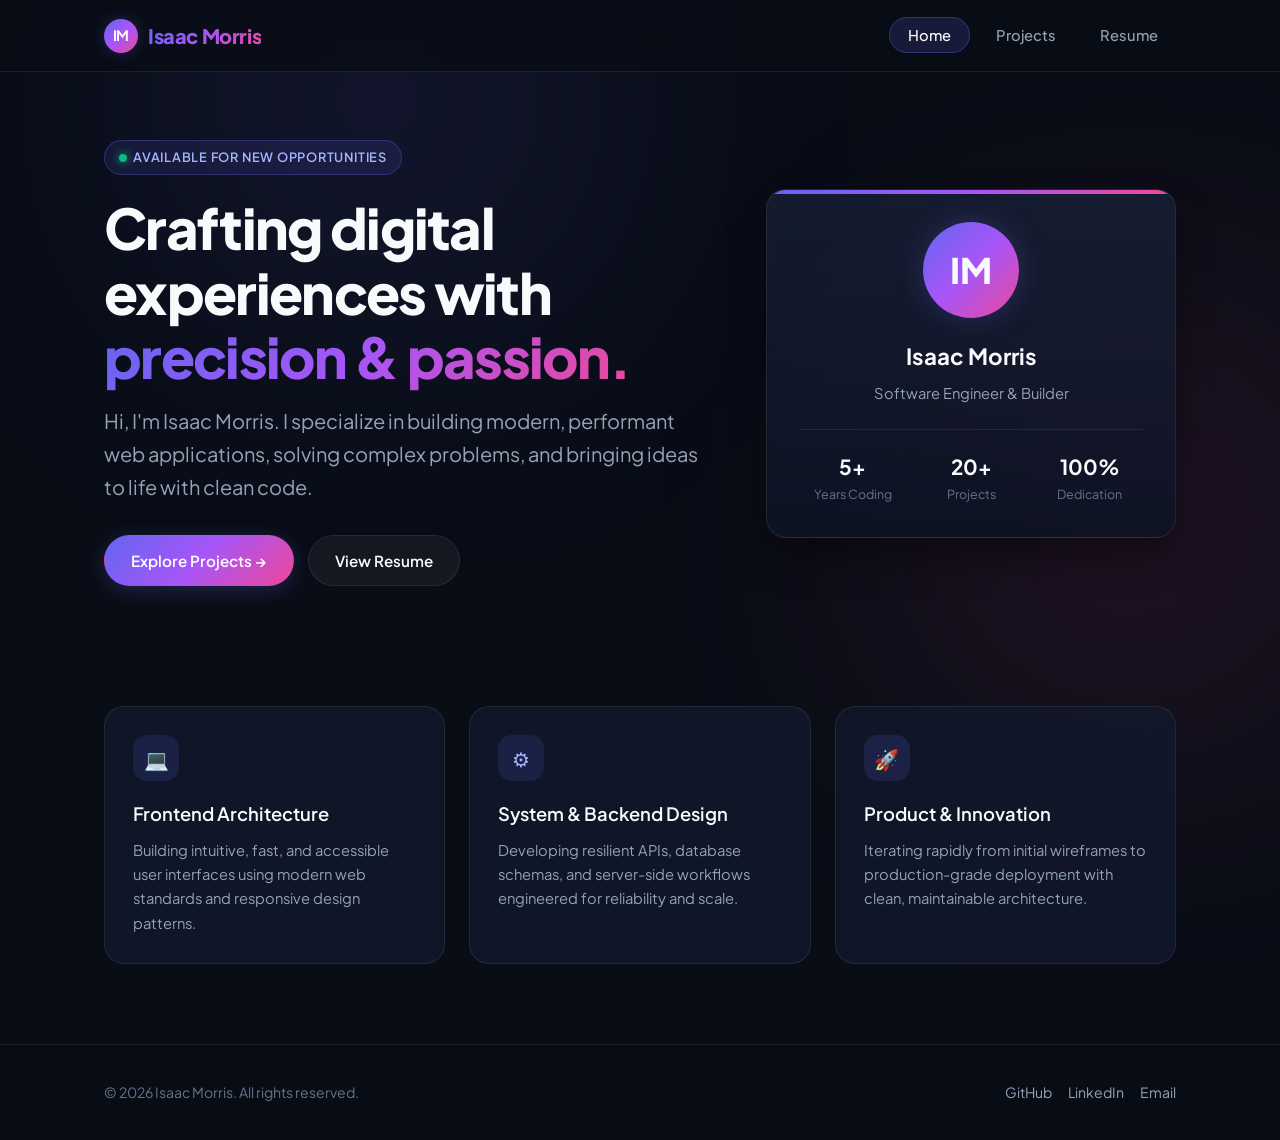
==== index.html @ 421816e5 "Initial commit: personal website with index, resume, and project pages" ====
<!DOCTYPE html>
<html lang="en">

<head>
  <meta charset="UTF-8">
  <meta name="viewport" content="width=device-width, initial-scale=1.0">
  <title>Isaac Morris | Personal Website</title>
  <meta name="description"
    content="Personal portfolio and website of Isaac Morris - Developer, creator, and problem solver.">
  <link rel="stylesheet" href="styles.css">
</head>

<body>

  <!-- Site Header Navigation -->
  <header class="site-header">
    <div class="container">
      <a href="index.html" class="brand-logo" id="brand-link">
        <div class="brand-avatar">IM</div>
        <span>Isaac Morris</span>
      </a>
      <nav aria-label="Main Navigation">
        <ul class="nav-links">
          <li><a href="index.html" class="nav-link active" id="nav-home">Home</a></li>
          <li><a href="project.html" class="nav-link" id="nav-projects">Projects</a></li>
          <li><a href="resume.html" class="nav-link" id="nav-resume">Resume</a></li>
        </ul>
      </nav>
    </div>
  </header>

  <!-- Main Content -->
  <main class="main-content">
    <div class="container">

      <!-- Hero Section -->
      <section class="hero-section" id="hero">
        <div class="hero-grid">
          <div class="hero-text-content">
            <div class="badge">
              <span class="badge-dot"></span>
              Available for new opportunities
            </div>
            <h1 class="page-title">
              Crafting digital experiences with <span class="gradient-text">precision & passion.</span>
            </h1>
            <p class="lead-text">
              Hi, I'm Isaac Morris. I specialize in building modern, performant web applications, solving complex
              problems, and bringing ideas to life with clean code.
            </p>
            <div class="btn-group">
              <a href="project.html" class="btn btn-primary" id="hero-btn-projects">Explore Projects &rarr;</a>
              <a href="resume.html" class="btn btn-secondary" id="hero-btn-resume">View Resume</a>
            </div>
          </div>

          <!-- Hero Profile Card Preview -->
          <div class="hero-card-preview">
            <div class="profile-card">
              <div class="profile-avatar-large">IM</div>
              <h2 class="profile-name">Isaac Morris</h2>
              <p class="profile-role">Software Engineer & Builder</p>
              <div class="stats-grid">
                <div class="stat-item">
                  <h4>5+</h4>
                  <p>Years Coding</p>
                </div>
                <div class="stat-item">
                  <h4>20+</h4>
                  <p>Projects</p>
                </div>
                <div class="stat-item">
                  <h4>100%</h4>
                  <p>Dedication</p>
                </div>
              </div>
            </div>
          </div>
        </div>
      </section>

      <!-- Key Focus Areas / Highlights -->
      <section class="features-section" id="focus-areas">
        <div class="features-grid">
          <article class="card">
            <div class="feature-icon">&#128187;</div>
            <h3 class="feature-title">Frontend Architecture</h3>
            <p class="feature-desc">
              Building intuitive, fast, and accessible user interfaces using modern web standards and responsive design
              patterns.
            </p>
          </article>

          <article class="card">
            <div class="feature-icon">&#9881;</div>
            <h3 class="feature-title">System & Backend Design</h3>
            <p class="feature-desc">
              Developing resilient APIs, database schemas, and server-side workflows engineered for reliability and
              scale.
            </p>
          </article>

          <article class="card">
            <div class="feature-icon">&#128640;</div>
            <h3 class="feature-title">Product & Innovation</h3>
            <p class="feature-desc">
              Iterating rapidly from initial wireframes to production-grade deployment with clean, maintainable
              architecture.
            </p>
          </article>
        </div>
      </section>

    </div>
  </main>

  <!-- Site Footer -->
  <footer class="site-footer">
    <div class="container footer-content">
      <p class="footer-text">&copy; 2026 Isaac Morris. All rights reserved.</p>
      <div class="footer-socials">
        <a href="https://github.com" target="_blank" rel="noopener noreferrer" class="social-link">GitHub</a>
        <a href="https://linkedin.com" target="_blank" rel="noopener noreferrer" class="social-link">LinkedIn</a>
        <a href="mailto:contact@example.com" class="social-link">Email</a>
      </div>
    </div>
  </footer>

</body>

</html>
---- styles.css ----
/* ==========================================================================
   Design System & Core Variables
   ========================================================================== */
@import url('https://fonts.googleapis.com/css2?family=Plus+Jakarta+Sans:wght@300;400;500;600;700;800&display=swap');

:root {
  /* Color Palette */
  --bg-primary: #090d16;
  --bg-secondary: #0f172a;
  --bg-card: rgba(18, 26, 46, 0.75);
  --bg-card-hover: rgba(28, 39, 68, 0.85);
  --bg-glass: rgba(255, 255, 255, 0.04);
  
  --border-subtle: rgba(255, 255, 255, 0.08);
  --border-focus: rgba(99, 102, 241, 0.5);

  --accent-primary: #6366f1;
  --accent-secondary: #8b5cf6;
  --accent-glow: rgba(99, 102, 241, 0.25);
  --accent-gradient: linear-gradient(135deg, #6366f1 0%, #a855f7 50%, #ec4899 100%);
  --accent-gradient-subtle: linear-gradient(135deg, rgba(99, 102, 241, 0.15), rgba(168, 85, 247, 0.15));

  --text-primary: #f8fafc;
  --text-secondary: #94a3b8;
  --text-muted: #64748b;

  /* Typography */
  --font-main: 'Plus Jakarta Sans', -apple-system, BlinkMacSystemFont, 'Segoe UI', Roboto, sans-serif;
  
  /* Spacing */
  --container-width: 1120px;
  --radius-sm: 8px;
  --radius-md: 14px;
  --radius-lg: 20px;
  --radius-full: 9999px;

  /* Transitions */
  --transition-fast: 0.2s cubic-bezier(0.16, 1, 0.3, 1);
  --transition-normal: 0.3s cubic-bezier(0.16, 1, 0.3, 1);
}

/* ==========================================================================
   Global Reset & Base
   ========================================================================== */
*, *::before, *::after {
  box-sizing: border-box;
  margin: 0;
  padding: 0;
}

html {
  scroll-behavior: smooth;
  color-scheme: dark;
}

body {
  font-family: var(--font-main);
  background-color: var(--bg-primary);
  color: var(--text-primary);
  line-height: 1.65;
  min-height: 100vh;
  display: flex;
  flex-direction: column;
  position: relative;
  overflow-x: hidden;
  -webkit-font-smoothing: antialiased;
}

/* Background Ambient Glows */
body::before,
body::after {
  content: '';
  position: fixed;
  width: 500px;
  height: 500px;
  border-radius: 50%;
  pointer-events: none;
  z-index: -1;
  filter: blur(140px);
  opacity: 0.35;
}

body::before {
  top: -150px;
  left: 10%;
  background: radial-gradient(circle, #6366f1, transparent 70%);
}

body::after {
  top: 30%;
  right: -100px;
  background: radial-gradient(circle, #ec4899, transparent 70%);
}

a {
  color: inherit;
  text-decoration: none;
  transition: color var(--transition-fast);
}

img {
  max-width: 100%;
  display: block;
}

/* ==========================================================================
   Layout Containers
   ========================================================================== */
.container {
  width: 100%;
  max-width: var(--container-width);
  margin-left: auto;
  margin-right: auto;
  padding-left: 24px;
  padding-right: 24px;
}

.main-content {
  flex: 1;
  padding-top: 100px;
  padding-bottom: 80px;
}

/* ==========================================================================
   Header & Navigation
   ========================================================================== */
.site-header {
  position: fixed;
  top: 0;
  left: 0;
  right: 0;
  height: 72px;
  backdrop-filter: blur(16px);
  -webkit-backdrop-filter: blur(16px);
  background: rgba(9, 13, 22, 0.8);
  border-bottom: 1px solid var(--border-subtle);
  z-index: 1000;
  display: flex;
  align-items: center;
}

.site-header .container {
  display: flex;
  justify-content: space-between;
  align-items: center;
}

.brand-logo {
  font-weight: 800;
  font-size: 1.25rem;
  letter-spacing: -0.02em;
  display: flex;
  align-items: center;
  gap: 10px;
}

.brand-logo span {
  background: var(--accent-gradient);
  -webkit-background-clip: text;
  -webkit-text-fill-color: transparent;
}

.brand-avatar {
  width: 34px;
  height: 34px;
  border-radius: var(--radius-full);
  background: var(--accent-gradient);
  display: flex;
  align-items: center;
  justify-content: center;
  font-weight: 700;
  font-size: 0.9rem;
  color: #fff;
  box-shadow: 0 0 16px var(--accent-glow);
}

.nav-links {
  display: flex;
  list-style: none;
  gap: 8px;
  align-items: center;
}

.nav-link {
  padding: 8px 18px;
  font-size: 0.92rem;
  font-weight: 500;
  color: var(--text-secondary);
  border-radius: var(--radius-full);
  transition: all var(--transition-fast);
}

.nav-link:hover {
  color: var(--text-primary);
  background: var(--bg-glass);
}

.nav-link.active {
  color: #fff;
  background: rgba(99, 102, 241, 0.16);
  border: 1px solid rgba(99, 102, 241, 0.35);
}

/* ==========================================================================
   Typography & Common Elements
   ========================================================================== */
.badge {
  display: inline-flex;
  align-items: center;
  gap: 6px;
  padding: 6px 14px;
  font-size: 0.8rem;
  font-weight: 600;
  text-transform: uppercase;
  letter-spacing: 0.06em;
  color: #a5b4fc;
  background: rgba(99, 102, 241, 0.12);
  border: 1px solid rgba(99, 102, 241, 0.3);
  border-radius: var(--radius-full);
  margin-bottom: 20px;
}

.badge-dot {
  width: 8px;
  height: 8px;
  border-radius: 50%;
  background-color: #10b981;
  box-shadow: 0 0 10px #10b981;
}

.page-title {
  font-size: clamp(2.2rem, 5vw, 3.5rem);
  font-weight: 800;
  letter-spacing: -0.03em;
  line-height: 1.15;
  margin-bottom: 16px;
}

.gradient-text {
  background: var(--accent-gradient);
  -webkit-background-clip: text;
  -webkit-text-fill-color: transparent;
}

.lead-text {
  font-size: clamp(1.05rem, 2vw, 1.25rem);
  color: var(--text-secondary);
  max-width: 640px;
  margin-bottom: 32px;
}

/* Buttons */
.btn-group {
  display: flex;
  gap: 14px;
  flex-wrap: wrap;
}

.btn {
  display: inline-flex;
  align-items: center;
  justify-content: center;
  gap: 10px;
  padding: 12px 26px;
  font-size: 0.95rem;
  font-weight: 600;
  border-radius: var(--radius-full);
  cursor: pointer;
  transition: all var(--transition-normal);
  border: 1px solid transparent;
}

.btn-primary {
  background: var(--accent-gradient);
  color: #ffffff;
  box-shadow: 0 4px 20px var(--accent-glow);
}

.btn-primary:hover {
  transform: translateY(-2px);
  box-shadow: 0 6px 25px rgba(99, 102, 241, 0.4);
}

.btn-secondary {
  background: rgba(255, 255, 255, 0.05);
  color: var(--text-primary);
  border-color: var(--border-subtle);
}

.btn-secondary:hover {
  background: rgba(255, 255, 255, 0.1);
  border-color: rgba(255, 255, 255, 0.2);
  transform: translateY(-2px);
}

/* Cards */
.card {
  background: var(--bg-card);
  backdrop-filter: blur(14px);
  -webkit-backdrop-filter: blur(14px);
  border: 1px solid var(--border-subtle);
  border-radius: var(--radius-lg);
  padding: 28px;
  transition: all var(--transition-normal);
}

.card:hover {
  border-color: rgba(99, 102, 241, 0.35);
  transform: translateY(-4px);
  box-shadow: 0 16px 36px rgba(0, 0, 0, 0.3);
}

/* ==========================================================================
   Hero Section (index.html)
   ========================================================================== */
.hero-section {
  padding: 40px 0 60px;
}

.hero-grid {
  display: grid;
  grid-template-columns: 1.2fr 0.8fr;
  gap: 48px;
  align-items: center;
}

.hero-card-preview {
  position: relative;
}

.profile-card {
  background: linear-gradient(180deg, rgba(28, 38, 64, 0.6) 0%, rgba(13, 19, 36, 0.9) 100%);
  border: 1px solid var(--border-subtle);
  border-radius: var(--radius-lg);
  padding: 32px;
  text-align: center;
  box-shadow: 0 20px 40px rgba(0, 0, 0, 0.4);
  position: relative;
  overflow: hidden;
}

.profile-card::before {
  content: '';
  position: absolute;
  top: 0;
  left: 0;
  right: 0;
  height: 4px;
  background: var(--accent-gradient);
}

.profile-avatar-large {
  width: 96px;
  height: 96px;
  margin: 0 auto 20px;
  border-radius: var(--radius-full);
  background: var(--accent-gradient);
  display: flex;
  align-items: center;
  justify-content: center;
  font-size: 2.2rem;
  font-weight: 800;
  box-shadow: 0 0 30px var(--accent-glow);
}

.profile-name {
  font-size: 1.4rem;
  font-weight: 700;
  margin-bottom: 6px;
}

.profile-role {
  color: var(--text-secondary);
  font-size: 0.92rem;
  margin-bottom: 24px;
}

.stats-grid {
  display: grid;
  grid-template-columns: repeat(3, 1fr);
  gap: 12px;
  padding-top: 20px;
  border-top: 1px solid var(--border-subtle);
}

.stat-item h4 {
  font-size: 1.3rem;
  font-weight: 700;
  color: var(--text-primary);
}

.stat-item p {
  font-size: 0.78rem;
  color: var(--text-muted);
}

/* Feature Highlights */
.features-section {
  margin-top: 60px;
}

.features-grid {
  display: grid;
  grid-template-columns: repeat(auto-fit, minmax(280px, 1fr));
  gap: 24px;
}

.feature-icon {
  width: 46px;
  height: 46px;
  border-radius: var(--radius-md);
  background: rgba(99, 102, 241, 0.15);
  display: flex;
  align-items: center;
  justify-content: center;
  font-size: 1.25rem;
  margin-bottom: 18px;
  color: #a5b4fc;
}

.feature-title {
  font-size: 1.15rem;
  font-weight: 600;
  margin-bottom: 8px;
}

.feature-desc {
  font-size: 0.92rem;
  color: var(--text-secondary);
}

/* ==========================================================================
   Resume Page (resume.html)
   ========================================================================== */
.resume-header {
  display: flex;
  justify-content: space-between;
  align-items: flex-start;
  flex-wrap: wrap;
  gap: 24px;
  margin-bottom: 48px;
}

.resume-section {
  margin-bottom: 44px;
}

.section-heading {
  font-size: 1.4rem;
  font-weight: 700;
  margin-bottom: 24px;
  display: flex;
  align-items: center;
  gap: 12px;
}

.section-heading::after {
  content: '';
  flex: 1;
  height: 1px;
  background: var(--border-subtle);
}

/* Timeline */
.timeline {
  display: flex;
  flex-direction: column;
  gap: 20px;
  position: relative;
  padding-left: 24px;
  border-left: 2px solid rgba(99, 102, 241, 0.25);
}

.timeline-item {
  position: relative;
}

.timeline-item::before {
  content: '';
  position: absolute;
  left: -31px;
  top: 8px;
  width: 12px;
  height: 12px;
  border-radius: 50%;
  background: var(--accent-primary);
  border: 3px solid var(--bg-primary);
  box-shadow: 0 0 10px var(--accent-glow);
}

.timeline-card {
  padding: 20px 24px;
}

.timeline-header {
  display: flex;
  justify-content: space-between;
  align-items: baseline;
  flex-wrap: wrap;
  gap: 8px;
  margin-bottom: 6px;
}

.role-title {
  font-size: 1.1rem;
  font-weight: 600;
}

.role-period {
  font-size: 0.85rem;
  color: var(--text-muted);
}

.company-name {
  font-size: 0.92rem;
  color: #818cf8;
  margin-bottom: 12px;
  font-weight: 500;
}

.timeline-desc {
  font-size: 0.92rem;
  color: var(--text-secondary);
}

/* Skills Grid */
.skills-grid {
  display: grid;
  grid-template-columns: repeat(auto-fit, minmax(260px, 1fr));
  gap: 20px;
}

.skill-category-title {
  font-size: 1rem;
  font-weight: 600;
  margin-bottom: 14px;
}

.tag-list {
  display: flex;
  flex-wrap: wrap;
  gap: 8px;
}

.tag {
  padding: 6px 14px;
  font-size: 0.82rem;
  font-weight: 500;
  color: var(--text-secondary);
  background: rgba(255, 255, 255, 0.05);
  border: 1px solid var(--border-subtle);
  border-radius: var(--radius-full);
  transition: all var(--transition-fast);
}

.tag:hover {
  color: #ffffff;
  border-color: rgba(99, 102, 241, 0.4);
  background: rgba(99, 102, 241, 0.1);
}

/* ==========================================================================
   Projects Page (project.html)
   ========================================================================== */
.projects-grid {
  display: grid;
  grid-template-columns: repeat(auto-fill, minmax(320px, 1fr));
  gap: 28px;
}

.project-card {
  display: flex;
  flex-direction: column;
  overflow: hidden;
  padding: 0;
}

.project-thumbnail {
  width: 100%;
  height: 190px;
  background: var(--accent-gradient-subtle);
  border-bottom: 1px solid var(--border-subtle);
  display: flex;
  align-items: center;
  justify-content: center;
  font-size: 2.8rem;
  color: #818cf8;
  position: relative;
}

.project-body {
  padding: 24px;
  display: flex;
  flex-direction: column;
  flex: 1;
}

.project-title {
  font-size: 1.2rem;
  font-weight: 700;
  margin-bottom: 8px;
}

.project-desc {
  font-size: 0.92rem;
  color: var(--text-secondary);
  margin-bottom: 20px;
  flex: 1;
}

.project-footer {
  display: flex;
  justify-content: space-between;
  align-items: center;
  margin-top: auto;
  padding-top: 16px;
  border-top: 1px solid var(--border-subtle);
}

.project-links {
  display: flex;
  gap: 14px;
}

.icon-link {
  font-size: 0.88rem;
  font-weight: 600;
  color: #a5b4fc;
  display: inline-flex;
  align-items: center;
  gap: 6px;
}

.icon-link:hover {
  color: #ffffff;
  text-decoration: underline;
}

/* ==========================================================================
   Site Footer
   ========================================================================== */
.site-footer {
  border-top: 1px solid var(--border-subtle);
  background: rgba(9, 13, 22, 0.95);
  padding: 36px 0;
  margin-top: auto;
}

.footer-content {
  display: flex;
  justify-content: space-between;
  align-items: center;
  flex-wrap: wrap;
  gap: 20px;
}

.footer-text {
  font-size: 0.88rem;
  color: var(--text-muted);
}

.footer-socials {
  display: flex;
  gap: 16px;
}

.social-link {
  font-size: 0.88rem;
  color: var(--text-secondary);
  transition: color var(--transition-fast);
}

.social-link:hover {
  color: var(--text-primary);
}

/* ==========================================================================
   Responsive Breakpoints
   ========================================================================== */
@media (max-width: 860px) {
  .hero-grid {
    grid-template-columns: 1fr;
    gap: 36px;
  }
}

@media (max-width: 640px) {
  .site-header .container {
    flex-direction: row;
  }
  
  .nav-links {
    gap: 4px;
  }

  .nav-link {
    padding: 6px 12px;
    font-size: 0.85rem;
  }

  .main-content {
    padding-top: 88px;
  }

  .btn-group {
    flex-direction: column;
    width: 100%;
  }

  .btn {
    width: 100%;
  }

  .footer-content {
    flex-direction: column;
    text-align: center;
  }
}
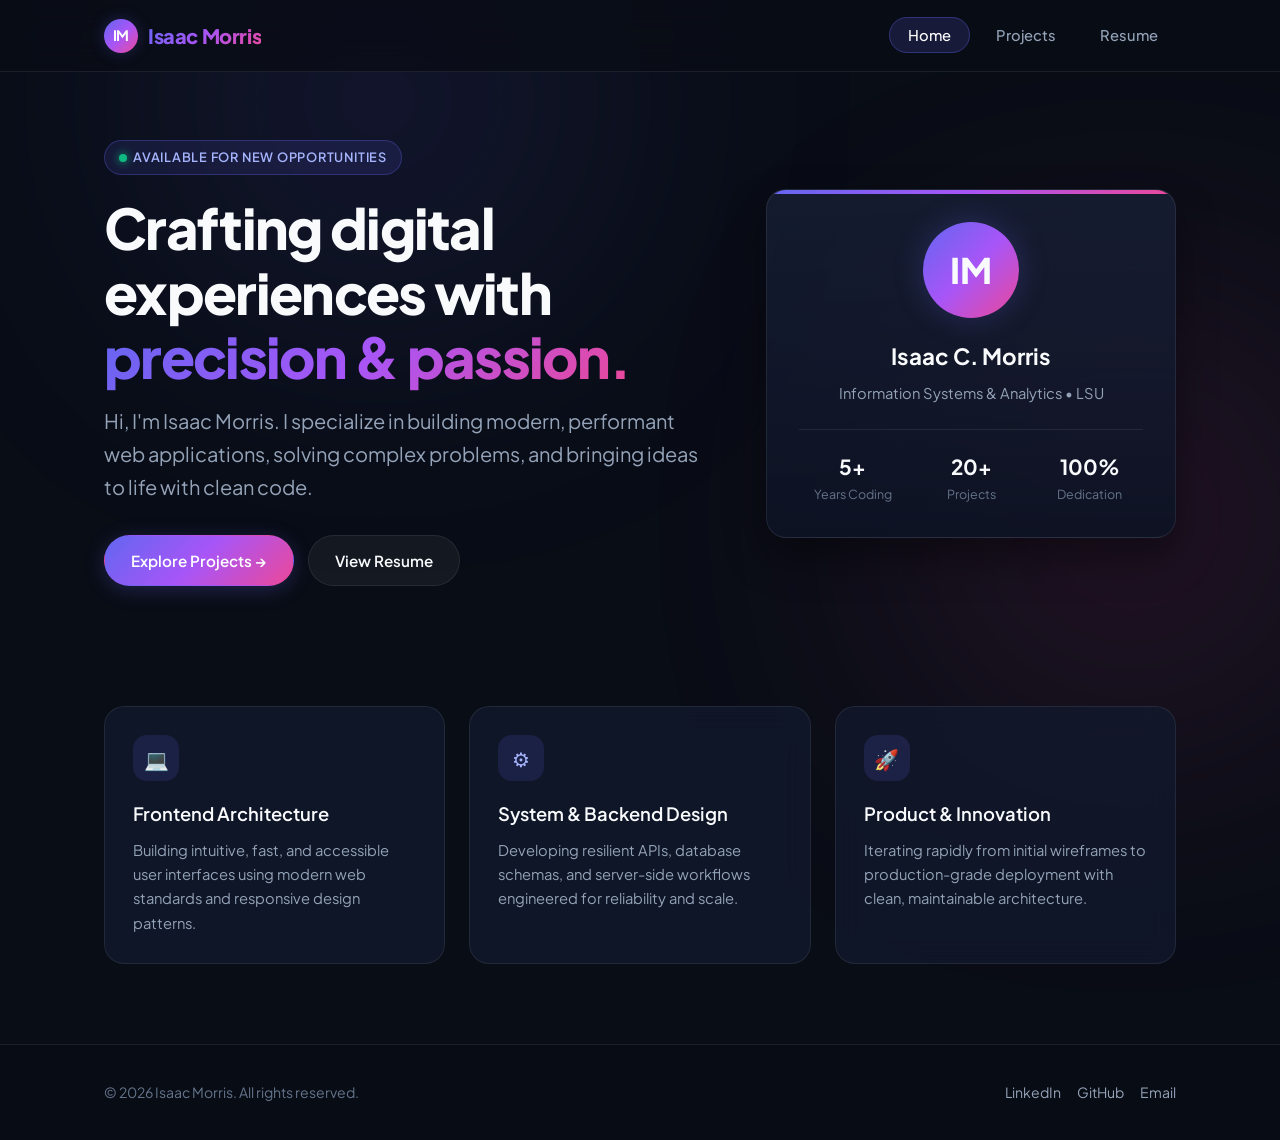
==== commit 402795ed: "feat: add Isaac's real resume, education, experience, and contact info" ====
--- a/index.html
+++ b/index.html
@@ -58,8 +58,8 @@
           <div class="hero-card-preview">
             <div class="profile-card">
               <div class="profile-avatar-large">IM</div>
-              <h2 class="profile-name">Isaac Morris</h2>
-              <p class="profile-role">Software Engineer & Builder</p>
+              <h2 class="profile-name">Isaac C. Morris</h2>
+              <p class="profile-role">Information Systems & Analytics &bull; LSU</p>
               <div class="stats-grid">
                 <div class="stat-item">
                   <h4>5+</h4>
@@ -119,9 +119,9 @@
     <div class="container footer-content">
       <p class="footer-text">&copy; 2026 Isaac Morris. All rights reserved.</p>
       <div class="footer-socials">
-        <a href="https://github.com" target="_blank" rel="noopener noreferrer" class="social-link">GitHub</a>
-        <a href="https://linkedin.com" target="_blank" rel="noopener noreferrer" class="social-link">LinkedIn</a>
-        <a href="mailto:contact@example.com" class="social-link">Email</a>
+        <a href="https://www.linkedin.com/in/isaac-morris-839309318" target="_blank" rel="noopener noreferrer" class="social-link">LinkedIn</a>
+        <a href="https://github.com/IM1904" target="_blank" rel="noopener noreferrer" class="social-link">GitHub</a>
+        <a href="mailto:isaacmorris2004@gmail.com" class="social-link">Email</a>
       </div>
     </div>
   </footer>
--- a/styles.css
+++ b/styles.css
@@ -523,6 +523,99 @@
   color: var(--text-secondary);
 }
 
+.timeline-location {
+  font-size: 0.82rem;
+  color: var(--text-muted);
+  margin-top: -6px;
+  margin-bottom: 12px;
+}
+
+.timeline-list {
+  list-style: none;
+  display: flex;
+  flex-direction: column;
+  gap: 8px;
+  margin-top: 10px;
+}
+
+.timeline-list li {
+  position: relative;
+  padding-left: 20px;
+  font-size: 0.92rem;
+  color: var(--text-secondary);
+  line-height: 1.55;
+}
+
+.timeline-list li::before {
+  content: '▹';
+  position: absolute;
+  left: 0;
+  color: var(--accent-primary);
+  font-weight: 700;
+  font-size: 0.95rem;
+}
+
+.contact-pill-list {
+  display: flex;
+  flex-wrap: wrap;
+  gap: 10px;
+  margin-top: 16px;
+}
+
+.contact-pill {
+  display: inline-flex;
+  align-items: center;
+  gap: 8px;
+  padding: 6px 14px;
+  background: var(--bg-card);
+  border: 1px solid var(--border-subtle);
+  border-radius: var(--radius-full);
+  font-size: 0.85rem;
+  color: var(--text-secondary);
+}
+
+.contact-pill svg {
+  color: var(--accent-primary);
+  flex-shrink: 0;
+}
+
+.contact-pill a {
+  color: var(--text-primary);
+  transition: color var(--transition-fast);
+}
+
+.contact-pill a:hover {
+  color: #a5b4fc;
+  text-decoration: underline;
+}
+
+.community-grid {
+  display: grid;
+  grid-template-columns: repeat(auto-fit, minmax(300px, 1fr));
+  gap: 18px;
+}
+
+.community-card {
+  padding: 20px 24px;
+}
+
+.community-title {
+  font-size: 1.05rem;
+  font-weight: 600;
+  margin-bottom: 4px;
+}
+
+.community-role {
+  font-size: 0.88rem;
+  color: #818cf8;
+  margin-bottom: 8px;
+}
+
+.community-period {
+  font-size: 0.82rem;
+  color: var(--text-muted);
+}
+
 /* Skills Grid */
 .skills-grid {
   display: grid;
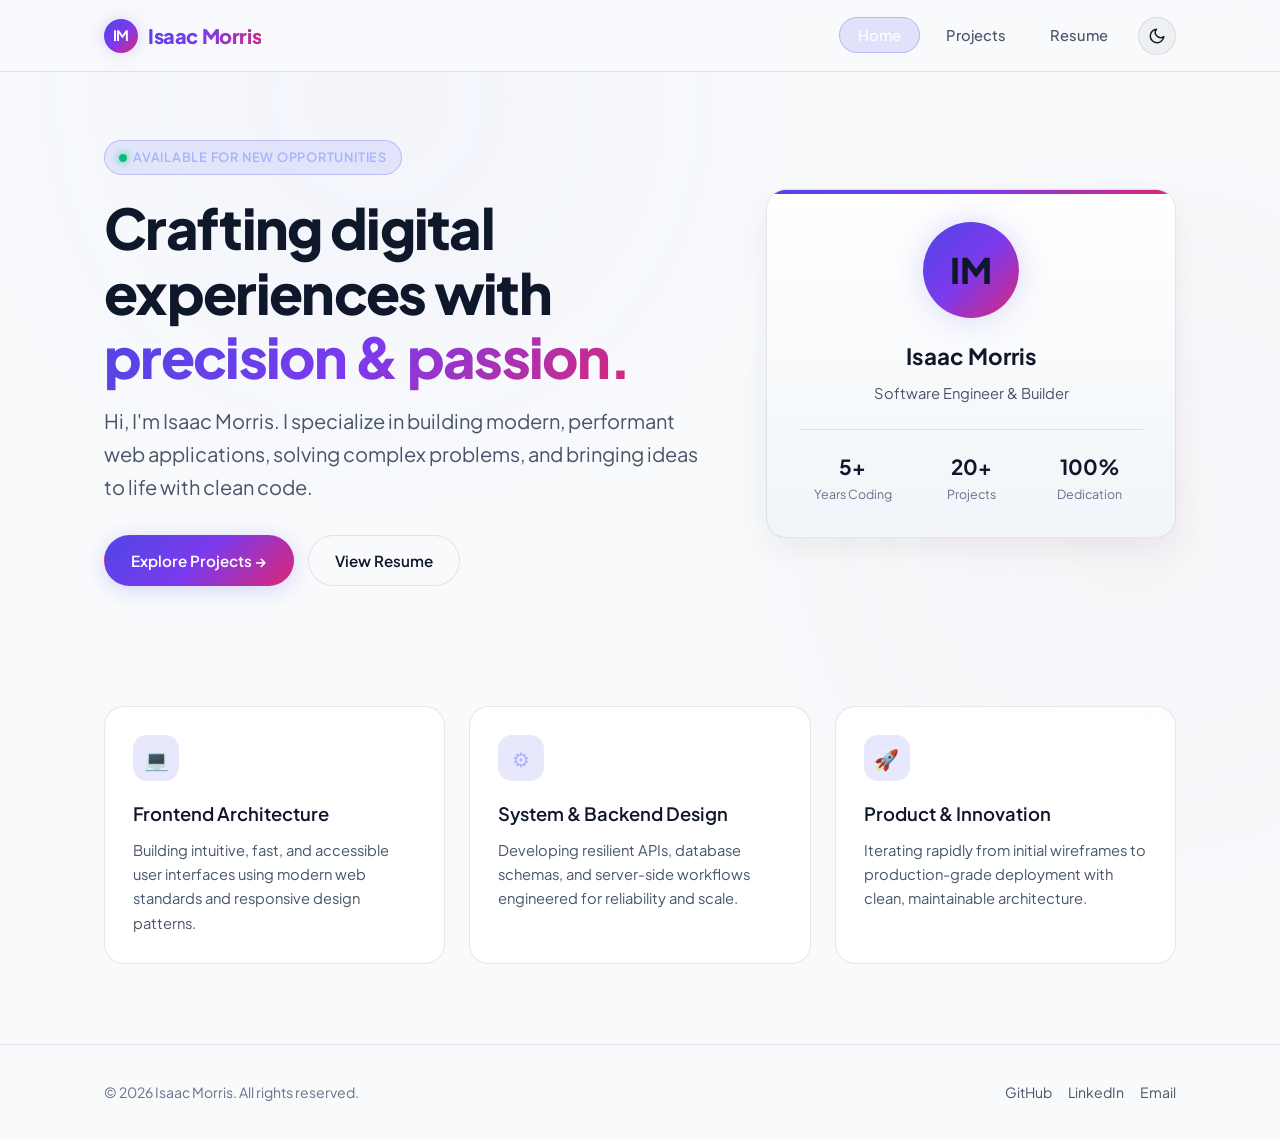
==== commit f3d0a20c: "Dark and Light mode" ====
--- a/index.html
+++ b/index.html
@@ -8,6 +8,7 @@
   <meta name="description"
     content="Personal portfolio and website of Isaac Morris - Developer, creator, and problem solver.">
   <link rel="stylesheet" href="styles.css">
+  <script src="theme.js"></script>
 </head>
 
 <body>
@@ -19,13 +20,31 @@
         <div class="brand-avatar">IM</div>
         <span>Isaac Morris</span>
       </a>
-      <nav aria-label="Main Navigation">
-        <ul class="nav-links">
-          <li><a href="index.html" class="nav-link active" id="nav-home">Home</a></li>
-          <li><a href="project.html" class="nav-link" id="nav-projects">Projects</a></li>
-          <li><a href="resume.html" class="nav-link" id="nav-resume">Resume</a></li>
-        </ul>
-      </nav>
+      <div class="nav-wrapper">
+        <nav aria-label="Main Navigation">
+          <ul class="nav-links">
+            <li><a href="index.html" class="nav-link active" id="nav-home">Home</a></li>
+            <li><a href="project.html" class="nav-link" id="nav-projects">Projects</a></li>
+            <li><a href="resume.html" class="nav-link" id="nav-resume">Resume</a></li>
+          </ul>
+        </nav>
+        <button id="theme-toggle" class="theme-toggle-btn" aria-label="Switch to light mode" title="Toggle dark/light mode">
+          <svg class="icon-sun" width="18" height="18" viewBox="0 0 24 24" fill="none" stroke="currentColor" stroke-width="2" stroke-linecap="round" stroke-linejoin="round">
+            <circle cx="12" cy="12" r="5"></circle>
+            <line x1="12" y1="1" x2="12" y2="3"></line>
+            <line x1="12" y1="21" x2="12" y2="23"></line>
+            <line x1="4.22" y1="4.22" x2="5.64" y2="5.64"></line>
+            <line x1="18.36" y1="18.36" x2="19.78" y2="19.78"></line>
+            <line x1="1" y1="12" x2="3" y2="12"></line>
+            <line x1="21" y1="12" x2="23" y2="12"></line>
+            <line x1="4.22" y1="19.78" x2="5.64" y2="18.36"></line>
+            <line x1="18.36" y1="5.64" x2="19.78" y2="4.22"></line>
+          </svg>
+          <svg class="icon-moon" width="18" height="18" viewBox="0 0 24 24" fill="none" stroke="currentColor" stroke-width="2" stroke-linecap="round" stroke-linejoin="round">
+            <path d="M21 12.79A9 9 0 1 1 11.21 3 7 7 0 0 0 21 12.79z"></path>
+          </svg>
+        </button>
+      </div>
     </div>
   </header>
 
@@ -58,8 +77,8 @@
           <div class="hero-card-preview">
             <div class="profile-card">
               <div class="profile-avatar-large">IM</div>
-              <h2 class="profile-name">Isaac C. Morris</h2>
-              <p class="profile-role">Information Systems & Analytics &bull; LSU</p>
+              <h2 class="profile-name">Isaac Morris</h2>
+              <p class="profile-role">Software Engineer & Builder</p>
               <div class="stats-grid">
                 <div class="stat-item">
                   <h4>5+</h4>
@@ -119,9 +138,9 @@
     <div class="container footer-content">
       <p class="footer-text">&copy; 2026 Isaac Morris. All rights reserved.</p>
       <div class="footer-socials">
-        <a href="https://www.linkedin.com/in/isaac-morris-839309318" target="_blank" rel="noopener noreferrer" class="social-link">LinkedIn</a>
-        <a href="https://github.com/IM1904" target="_blank" rel="noopener noreferrer" class="social-link">GitHub</a>
-        <a href="mailto:isaacmorris2004@gmail.com" class="social-link">Email</a>
+        <a href="https://github.com" target="_blank" rel="noopener noreferrer" class="social-link">GitHub</a>
+        <a href="https://linkedin.com" target="_blank" rel="noopener noreferrer" class="social-link">LinkedIn</a>
+        <a href="mailto:contact@example.com" class="social-link">Email</a>
       </div>
     </div>
   </footer>
--- a/styles.css
+++ b/styles.css
@@ -3,14 +3,15 @@
    ========================================================================== */
 @import url('https://fonts.googleapis.com/css2?family=Plus+Jakarta+Sans:wght@300;400;500;600;700;800&display=swap');
 
-:root {
-  /* Color Palette */
+:root,
+[data-theme="dark"] {
+  /* Color Palette - Dark Mode (Default) */
   --bg-primary: #090d16;
   --bg-secondary: #0f172a;
   --bg-card: rgba(18, 26, 46, 0.75);
   --bg-card-hover: rgba(28, 39, 68, 0.85);
-  --bg-glass: rgba(255, 255, 255, 0.04);
-  
+  --bg-glass: rgba(255, 255, 255, 0.05);
+
   --border-subtle: rgba(255, 255, 255, 0.08);
   --border-focus: rgba(99, 102, 241, 0.5);
 
@@ -24,9 +25,15 @@
   --text-secondary: #94a3b8;
   --text-muted: #64748b;
 
+  --header-bg: rgba(9, 13, 22, 0.82);
+  --card-shadow: 0 16px 36px rgba(0, 0, 0, 0.35);
+  --profile-card-bg: linear-gradient(180deg, rgba(28, 38, 64, 0.6) 0%, rgba(13, 19, 36, 0.9) 100%);
+  --glow-opacity: 0.35;
+  color-scheme: dark;
+
   /* Typography */
   --font-main: 'Plus Jakarta Sans', -apple-system, BlinkMacSystemFont, 'Segoe UI', Roboto, sans-serif;
-  
+
   /* Spacing */
   --container-width: 1120px;
   --radius-sm: 8px;
@@ -39,10 +46,40 @@
   --transition-normal: 0.3s cubic-bezier(0.16, 1, 0.3, 1);
 }
 
+[data-theme="light"] {
+  /* Color Palette - Light Mode */
+  --bg-primary: #f8fafc;
+  --bg-secondary: #f1f5f9;
+  --bg-card: rgba(255, 255, 255, 0.9);
+  --bg-card-hover: #ffffff;
+  --bg-glass: rgba(0, 0, 0, 0.04);
+
+  --border-subtle: rgba(15, 23, 42, 0.1);
+  --border-focus: rgba(99, 102, 241, 0.6);
+
+  --accent-primary: #4f46e5;
+  --accent-secondary: #7c3aed;
+  --accent-glow: rgba(79, 70, 229, 0.2);
+  --accent-gradient: linear-gradient(135deg, #4f46e5 0%, #7c3aed 50%, #db2777 100%);
+  --accent-gradient-subtle: linear-gradient(135deg, rgba(79, 70, 229, 0.08), rgba(124, 58, 237, 0.08));
+
+  --text-primary: #0f172a;
+  --text-secondary: #475569;
+  --text-muted: #64748b;
+
+  --header-bg: rgba(248, 250, 252, 0.85);
+  --card-shadow: 0 12px 30px rgba(0, 0, 0, 0.06);
+  --profile-card-bg: linear-gradient(180deg, #ffffff 0%, #f1f5f9 100%);
+  --glow-opacity: 0.12;
+  color-scheme: light;
+}
+
 /* ==========================================================================
    Global Reset & Base
    ========================================================================== */
-*, *::before, *::after {
+*,
+*::before,
+*::after {
   box-sizing: border-box;
   margin: 0;
   padding: 0;
@@ -77,7 +114,8 @@
   pointer-events: none;
   z-index: -1;
   filter: blur(140px);
-  opacity: 0.35;
+  opacity: var(--glow-opacity);
+  transition: opacity var(--transition-normal);
 }
 
 body::before {
@@ -132,17 +170,70 @@
   height: 72px;
   backdrop-filter: blur(16px);
   -webkit-backdrop-filter: blur(16px);
-  background: rgba(9, 13, 22, 0.8);
+  background: var(--header-bg);
   border-bottom: 1px solid var(--border-subtle);
   z-index: 1000;
   display: flex;
   align-items: center;
+  transition: background-color var(--transition-normal), border-color var(--transition-normal);
 }
 
 .site-header .container {
   display: flex;
   justify-content: space-between;
   align-items: center;
+}
+
+.nav-wrapper {
+  display: flex;
+  align-items: center;
+  gap: 12px;
+}
+
+.theme-toggle-btn {
+  width: 38px;
+  height: 38px;
+  border-radius: var(--radius-full);
+  background: var(--bg-glass);
+  border: 1px solid var(--border-subtle);
+  color: var(--text-primary);
+  display: inline-flex;
+  align-items: center;
+  justify-content: center;
+  cursor: pointer;
+  padding: 0;
+  transition: all var(--transition-fast);
+  outline: none;
+  flex-shrink: 0;
+}
+
+.theme-toggle-btn:hover {
+  background: var(--bg-card-hover);
+  border-color: var(--accent-primary);
+  transform: scale(1.06);
+  box-shadow: 0 0 12px var(--accent-glow);
+}
+
+.theme-toggle-btn svg {
+  transition: transform var(--transition-fast);
+}
+
+.theme-toggle-btn:active svg {
+  transform: rotate(35deg);
+}
+
+/* Light / Dark icon display */
+[data-theme="dark"] .icon-sun {
+  display: block;
+}
+[data-theme="dark"] .icon-moon {
+  display: none;
+}
+[data-theme="light"] .icon-sun {
+  display: none;
+}
+[data-theme="light"] .icon-moon {
+  display: block;
 }
 
 .brand-logo {
@@ -329,14 +420,15 @@
 }
 
 .profile-card {
-  background: linear-gradient(180deg, rgba(28, 38, 64, 0.6) 0%, rgba(13, 19, 36, 0.9) 100%);
+  background: var(--profile-card-bg);
   border: 1px solid var(--border-subtle);
   border-radius: var(--radius-lg);
   padding: 32px;
   text-align: center;
-  box-shadow: 0 20px 40px rgba(0, 0, 0, 0.4);
+  box-shadow: var(--card-shadow);
   position: relative;
   overflow: hidden;
+  transition: background var(--transition-normal), box-shadow var(--transition-normal);
 }
 
 .profile-card::before {
@@ -734,9 +826,10 @@
    ========================================================================== */
 .site-footer {
   border-top: 1px solid var(--border-subtle);
-  background: rgba(9, 13, 22, 0.95);
+  background: var(--header-bg);
   padding: 36px 0;
   margin-top: auto;
+  transition: background-color var(--transition-normal), border-color var(--transition-normal);
 }
 
 .footer-content {
@@ -781,7 +874,7 @@
   .site-header .container {
     flex-direction: row;
   }
-  
+
   .nav-links {
     gap: 4px;
   }
@@ -808,4 +901,4 @@
     flex-direction: column;
     text-align: center;
   }
-}
+}
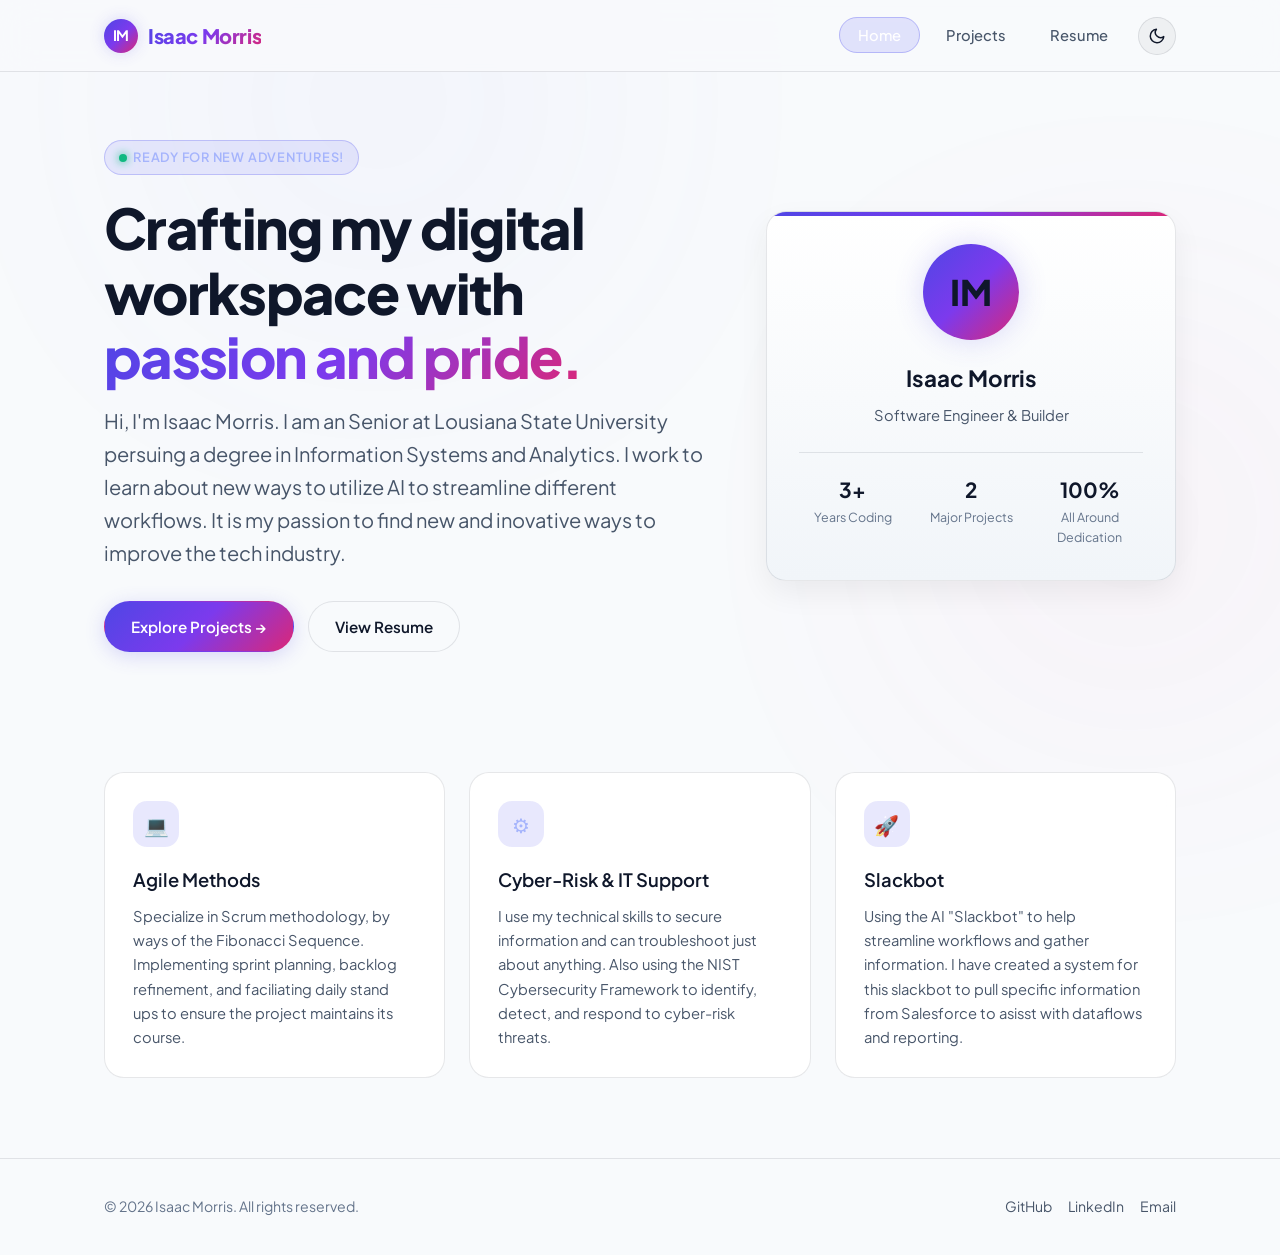
==== commit 80149614: "My Content Uploaded to Website" ====
--- a/index.html
+++ b/index.html
@@ -28,8 +28,10 @@
             <li><a href="resume.html" class="nav-link" id="nav-resume">Resume</a></li>
           </ul>
         </nav>
-        <button id="theme-toggle" class="theme-toggle-btn" aria-label="Switch to light mode" title="Toggle dark/light mode">
-          <svg class="icon-sun" width="18" height="18" viewBox="0 0 24 24" fill="none" stroke="currentColor" stroke-width="2" stroke-linecap="round" stroke-linejoin="round">
+        <button id="theme-toggle" class="theme-toggle-btn" aria-label="Switch to light mode"
+          title="Toggle dark/light mode">
+          <svg class="icon-sun" width="18" height="18" viewBox="0 0 24 24" fill="none" stroke="currentColor"
+            stroke-width="2" stroke-linecap="round" stroke-linejoin="round">
             <circle cx="12" cy="12" r="5"></circle>
             <line x1="12" y1="1" x2="12" y2="3"></line>
             <line x1="12" y1="21" x2="12" y2="23"></line>
@@ -40,7 +42,8 @@
             <line x1="4.22" y1="19.78" x2="5.64" y2="18.36"></line>
             <line x1="18.36" y1="5.64" x2="19.78" y2="4.22"></line>
           </svg>
-          <svg class="icon-moon" width="18" height="18" viewBox="0 0 24 24" fill="none" stroke="currentColor" stroke-width="2" stroke-linecap="round" stroke-linejoin="round">
+          <svg class="icon-moon" width="18" height="18" viewBox="0 0 24 24" fill="none" stroke="currentColor"
+            stroke-width="2" stroke-linecap="round" stroke-linejoin="round">
             <path d="M21 12.79A9 9 0 1 1 11.21 3 7 7 0 0 0 21 12.79z"></path>
           </svg>
         </button>
@@ -58,14 +61,18 @@
           <div class="hero-text-content">
             <div class="badge">
               <span class="badge-dot"></span>
-              Available for new opportunities
+              Ready for New Adventures!
             </div>
             <h1 class="page-title">
-              Crafting digital experiences with <span class="gradient-text">precision & passion.</span>
+              Crafting my digital workspace with <span class="gradient-text">passion and pride.</span>
             </h1>
             <p class="lead-text">
-              Hi, I'm Isaac Morris. I specialize in building modern, performant web applications, solving complex
-              problems, and bringing ideas to life with clean code.
+              Hi, I'm Isaac Morris. I am an Senior at Lousiana State University persuing a degree in Information Systems
+              and Analytics.
+
+              I work to learn about new ways to utilize AI to streamline different workflows. It is my
+              passion to find new and inovative ways to improve the tech industry.
+
             </p>
             <div class="btn-group">
               <a href="project.html" class="btn btn-primary" id="hero-btn-projects">Explore Projects &rarr;</a>
@@ -81,16 +88,16 @@
               <p class="profile-role">Software Engineer & Builder</p>
               <div class="stats-grid">
                 <div class="stat-item">
-                  <h4>5+</h4>
+                  <h4>3+</h4>
                   <p>Years Coding</p>
                 </div>
                 <div class="stat-item">
-                  <h4>20+</h4>
-                  <p>Projects</p>
+                  <h4>2</h4>
+                  <p>Major Projects</p>
                 </div>
                 <div class="stat-item">
                   <h4>100%</h4>
-                  <p>Dedication</p>
+                  <p>All Around Dedication</p>
                 </div>
               </div>
             </div>
@@ -103,28 +110,30 @@
         <div class="features-grid">
           <article class="card">
             <div class="feature-icon">&#128187;</div>
-            <h3 class="feature-title">Frontend Architecture</h3>
+            <h3 class="feature-title">Agile Methods</h3>
             <p class="feature-desc">
-              Building intuitive, fast, and accessible user interfaces using modern web standards and responsive design
-              patterns.
+              Specialize in Scrum methodology, by ways of the Fibonacci Sequence. Implementing sprint planning, backlog
+              refinement,
+              and faciliating daily stand ups to ensure the project maintains its course.
             </p>
           </article>
 
           <article class="card">
             <div class="feature-icon">&#9881;</div>
-            <h3 class="feature-title">System & Backend Design</h3>
+            <h3 class="feature-title">Cyber-Risk & IT Support</h3>
             <p class="feature-desc">
-              Developing resilient APIs, database schemas, and server-side workflows engineered for reliability and
-              scale.
+              I use my technical skills to secure information and can troubleshoot just about anything.
+              Also using the NIST Cybersecurity Framework to identify, detect, and respond to cyber-risk threats.
             </p>
           </article>
 
           <article class="card">
             <div class="feature-icon">&#128640;</div>
-            <h3 class="feature-title">Product & Innovation</h3>
+            <h3 class="feature-title">Slackbot</h3>
             <p class="feature-desc">
-              Iterating rapidly from initial wireframes to production-grade deployment with clean, maintainable
-              architecture.
+              Using the AI "Slackbot" to help streamline workflows and gather information. I have created a system for
+              this slackbot to pull specific information
+              from Salesforce to asisst with dataflows and reporting.
             </p>
           </article>
         </div>
--- a/styles.css
+++ b/styles.css
@@ -749,8 +749,9 @@
    ========================================================================== */
 .projects-grid {
   display: grid;
-  grid-template-columns: repeat(auto-fill, minmax(320px, 1fr));
-  gap: 28px;
+  grid-template-columns: repeat(auto-fit, minmax(420px, 1fr));
+  gap: 32px;
+  margin-top: 12px;
 }
 
 .project-card {
@@ -758,67 +759,242 @@
   flex-direction: column;
   overflow: hidden;
   padding: 0;
+  border-radius: var(--radius-lg);
+  background: var(--bg-card);
+  border: 1px solid var(--border-subtle);
+  transition: transform var(--transition-normal), box-shadow var(--transition-normal), border-color var(--transition-normal);
+  cursor: pointer;
+  position: relative;
+}
+
+.project-card:hover {
+  transform: translateY(-8px);
+  border-color: rgba(99, 102, 241, 0.45);
+  box-shadow: 0 24px 48px rgba(0, 0, 0, 0.45), 0 0 30px rgba(99, 102, 241, 0.15);
+}
+
+[data-theme="light"] .project-card:hover {
+  border-color: rgba(99, 102, 241, 0.4);
+  box-shadow: 0 20px 40px rgba(99, 102, 241, 0.12), 0 4px 12px rgba(0, 0, 0, 0.05);
 }
 
 .project-thumbnail {
   width: 100%;
-  height: 190px;
-  background: var(--accent-gradient-subtle);
+  height: 250px;
+  background: #090d16;
   border-bottom: 1px solid var(--border-subtle);
+  position: relative;
+  overflow: hidden;
   display: flex;
   align-items: center;
   justify-content: center;
-  font-size: 2.8rem;
-  color: #818cf8;
-  position: relative;
+}
+
+[data-theme="light"] .project-thumbnail {
+  background: #f1f5f9;
+}
+
+.project-thumbnail-img {
+  width: 100%;
+  height: 100%;
+  object-fit: cover;
+  object-position: center;
+  transition: transform 0.45s cubic-bezier(0.16, 1, 0.3, 1);
+}
+
+.project-card:hover .project-thumbnail-img {
+  transform: scale(1.05);
+}
+
+.project-badge-floating {
+  position: absolute;
+  top: 16px;
+  left: 16px;
+  z-index: 3;
+  display: inline-flex;
+  align-items: center;
+  gap: 6px;
+  background: rgba(15, 23, 42, 0.85);
+  backdrop-filter: blur(8px);
+  -webkit-backdrop-filter: blur(8px);
+  color: #c7d2fe;
+  border: 1px solid rgba(255, 255, 255, 0.15);
+  padding: 6px 14px;
+  border-radius: var(--radius-full);
+  font-size: 0.78rem;
+  font-weight: 700;
+  letter-spacing: 0.03em;
+  text-transform: uppercase;
+}
+
+[data-theme="light"] .project-badge-floating {
+  background: rgba(255, 255, 255, 0.92);
+  color: var(--accent-primary);
+  border-color: rgba(99, 102, 241, 0.2);
+  box-shadow: 0 4px 12px rgba(0, 0, 0, 0.08);
+}
+
+.project-thumbnail-overlay {
+  position: absolute;
+  inset: 0;
+  background: rgba(9, 13, 22, 0.65);
+  backdrop-filter: blur(3px);
+  -webkit-backdrop-filter: blur(3px);
+  display: flex;
+  align-items: center;
+  justify-content: center;
+  opacity: 0;
+  transition: opacity 0.25s ease;
+  z-index: 2;
+}
+
+.project-card:hover .project-thumbnail-overlay {
+  opacity: 1;
+}
+
+.overlay-action-chip {
+  display: inline-flex;
+  align-items: center;
+  gap: 8px;
+  background: var(--accent-gradient);
+  color: #ffffff;
+  padding: 10px 22px;
+  border-radius: var(--radius-full);
+  font-size: 0.9rem;
+  font-weight: 700;
+  box-shadow: 0 8px 24px rgba(0, 0, 0, 0.4);
+  transform: translateY(6px);
+  transition: transform 0.25s ease;
+}
+
+.project-card:hover .overlay-action-chip {
+  transform: translateY(0);
 }
 
 .project-body {
-  padding: 24px;
+  padding: 28px;
   display: flex;
   flex-direction: column;
   flex: 1;
 }
 
+.project-header-meta {
+  display: flex;
+  align-items: center;
+  justify-content: space-between;
+  margin-bottom: 10px;
+  flex-wrap: wrap;
+  gap: 8px;
+}
+
+.project-category {
+  font-size: 0.82rem;
+  font-weight: 700;
+  text-transform: uppercase;
+  letter-spacing: 0.06em;
+  color: var(--accent-primary);
+}
+
+.project-format-tag {
+  font-size: 0.78rem;
+  color: var(--text-muted);
+  display: inline-flex;
+  align-items: center;
+  gap: 5px;
+}
+
 .project-title {
-  font-size: 1.2rem;
+  font-size: 1.35rem;
   font-weight: 700;
   margin-bottom: 8px;
+  color: var(--text-primary);
+  line-height: 1.35;
+}
+
+.project-title a {
+  color: inherit;
+  text-decoration: none;
+  transition: color var(--transition-fast);
+}
+
+.project-title a:hover {
+  color: #a5b4fc;
+}
+
+.project-subtitle {
+  font-size: 0.92rem;
+  font-weight: 600;
+  color: #818cf8;
+  margin-bottom: 14px;
+}
+
+[data-theme="light"] .project-subtitle {
+  color: #4f46e5;
 }
 
 .project-desc {
-  font-size: 0.92rem;
+  font-size: 0.94rem;
   color: var(--text-secondary);
-  margin-bottom: 20px;
-  flex: 1;
+  line-height: 1.6;
+  margin-bottom: 18px;
+}
+
+.project-highlights {
+  list-style: none;
+  padding: 0;
+  margin: 0 0 20px 0;
+  display: flex;
+  flex-direction: column;
+  gap: 9px;
+}
+
+.project-highlight-item {
+  font-size: 0.88rem;
+  color: var(--text-secondary);
+  line-height: 1.5;
+  display: flex;
+  align-items: flex-start;
+  gap: 10px;
+}
+
+.project-highlight-icon {
+  flex-shrink: 0;
+  width: 17px;
+  height: 17px;
+  color: #818cf8;
+  margin-top: 3px;
+}
+
+[data-theme="light"] .project-highlight-icon {
+  color: var(--accent-primary);
+}
+
+.project-highlight-text strong {
+  color: var(--text-primary);
+  font-weight: 600;
 }
 
 .project-footer {
   display: flex;
+  align-items: center;
   justify-content: space-between;
-  align-items: center;
+  gap: 14px;
   margin-top: auto;
-  padding-top: 16px;
+  padding-top: 20px;
   border-top: 1px solid var(--border-subtle);
 }
 
-.project-links {
-  display: flex;
-  gap: 14px;
-}
-
-.icon-link {
+.project-footer .btn-group {
+  display: flex;
+  gap: 10px;
+  flex-wrap: wrap;
+  width: 100%;
+}
+
+.btn-sm {
+  padding: 9px 20px;
   font-size: 0.88rem;
-  font-weight: 600;
-  color: #a5b4fc;
-  display: inline-flex;
-  align-items: center;
-  gap: 6px;
-}
-
-.icon-link:hover {
-  color: #ffffff;
-  text-decoration: underline;
+  gap: 8px;
 }
 
 /* ==========================================================================
@@ -868,6 +1044,15 @@
     grid-template-columns: 1fr;
     gap: 36px;
   }
+
+  .projects-grid {
+    grid-template-columns: 1fr;
+    gap: 24px;
+  }
+
+  .project-thumbnail {
+    height: 220px;
+  }
 }
 
 @media (max-width: 640px) {
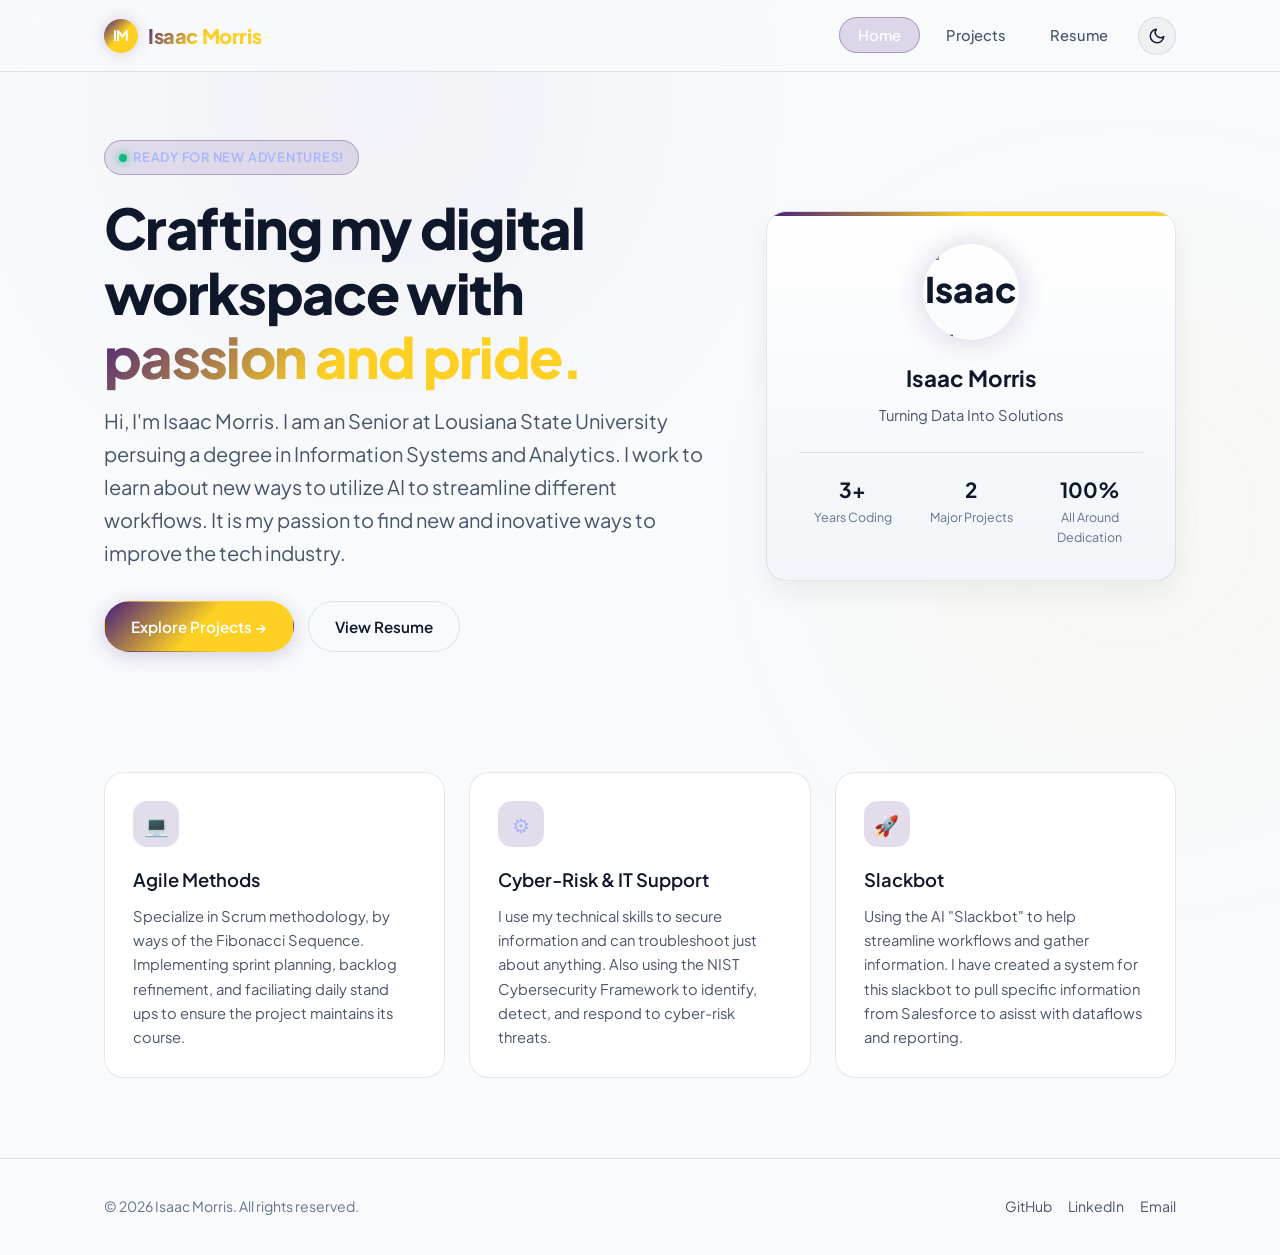
==== commit f63f6195: "Theme and Style Refinement LSU colors and Updated Photo" ====
--- a/index.html
+++ b/index.html
@@ -83,9 +83,9 @@
           <!-- Hero Profile Card Preview -->
           <div class="hero-card-preview">
             <div class="profile-card">
-              <div class="profile-avatar-large">IM</div>
+              <img src="profile.jpg" alt="Isaac Morris" class="profile-avatar-large" style="object-fit: cover; padding: 0; background: none;">
               <h2 class="profile-name">Isaac Morris</h2>
-              <p class="profile-role">Software Engineer & Builder</p>
+              <p class="profile-role">Turning Data Into Solutions</p>
               <div class="stats-grid">
                 <div class="stat-item">
                   <h4>3+</h4>
--- a/styles.css
+++ b/styles.css
@@ -13,13 +13,13 @@
   --bg-glass: rgba(255, 255, 255, 0.05);
 
   --border-subtle: rgba(255, 255, 255, 0.08);
-  --border-focus: rgba(99, 102, 241, 0.5);
-
-  --accent-primary: #6366f1;
+  --border-focus: rgba(70, 29, 124, 0.5);
+
+  --accent-primary: #461D7C;
   --accent-secondary: #8b5cf6;
-  --accent-glow: rgba(99, 102, 241, 0.25);
-  --accent-gradient: linear-gradient(135deg, #6366f1 0%, #a855f7 50%, #ec4899 100%);
-  --accent-gradient-subtle: linear-gradient(135deg, rgba(99, 102, 241, 0.15), rgba(168, 85, 247, 0.15));
+  --accent-glow: rgba(70, 29, 124, 0.25);
+  --accent-gradient: linear-gradient(135deg, #461D7C 0%, #FDD023 50%, #FDD023 100%);
+  --accent-gradient-subtle: linear-gradient(135deg, rgba(70, 29, 124, 0.15), rgba(253, 208, 35, 0.15));
 
   --text-primary: #f8fafc;
   --text-secondary: #94a3b8;
@@ -55,13 +55,13 @@
   --bg-glass: rgba(0, 0, 0, 0.04);
 
   --border-subtle: rgba(15, 23, 42, 0.1);
-  --border-focus: rgba(99, 102, 241, 0.6);
-
-  --accent-primary: #4f46e5;
-  --accent-secondary: #7c3aed;
-  --accent-glow: rgba(79, 70, 229, 0.2);
-  --accent-gradient: linear-gradient(135deg, #4f46e5 0%, #7c3aed 50%, #db2777 100%);
-  --accent-gradient-subtle: linear-gradient(135deg, rgba(79, 70, 229, 0.08), rgba(124, 58, 237, 0.08));
+  --border-focus: rgba(70, 29, 124, 0.6);
+
+  --accent-primary: #461D7C;
+  --accent-secondary: #FDD023;
+  --accent-glow: rgba(70, 29, 124, 0.2);
+  --accent-gradient: linear-gradient(135deg, #461D7C 0%, #FDD023 50%, #FDD023 100%);
+  --accent-gradient-subtle: linear-gradient(135deg, rgba(70, 29, 124, 0.08), rgba(253, 208, 35, 0.08));
 
   --text-primary: #0f172a;
   --text-secondary: #475569;
@@ -121,13 +121,13 @@
 body::before {
   top: -150px;
   left: 10%;
-  background: radial-gradient(circle, #6366f1, transparent 70%);
+  background: radial-gradient(circle, #461D7C, transparent 70%);
 }
 
 body::after {
   top: 30%;
   right: -100px;
-  background: radial-gradient(circle, #ec4899, transparent 70%);
+  background: radial-gradient(circle, #FDD023, transparent 70%);
 }
 
 a {
@@ -288,8 +288,8 @@
 
 .nav-link.active {
   color: #fff;
-  background: rgba(99, 102, 241, 0.16);
-  border: 1px solid rgba(99, 102, 241, 0.35);
+  background: rgba(70, 29, 124, 0.16);
+  border: 1px solid rgba(70, 29, 124, 0.35);
 }
 
 /* ==========================================================================
@@ -305,8 +305,8 @@
   text-transform: uppercase;
   letter-spacing: 0.06em;
   color: #a5b4fc;
-  background: rgba(99, 102, 241, 0.12);
-  border: 1px solid rgba(99, 102, 241, 0.3);
+  background: rgba(70, 29, 124, 0.12);
+  border: 1px solid rgba(70, 29, 124, 0.3);
   border-radius: var(--radius-full);
   margin-bottom: 20px;
 }
@@ -369,7 +369,7 @@
 
 .btn-primary:hover {
   transform: translateY(-2px);
-  box-shadow: 0 6px 25px rgba(99, 102, 241, 0.4);
+  box-shadow: 0 6px 25px rgba(70, 29, 124, 0.4);
 }
 
 .btn-secondary {
@@ -396,7 +396,7 @@
 }
 
 .card:hover {
-  border-color: rgba(99, 102, 241, 0.35);
+  border-color: rgba(70, 29, 124, 0.35);
   transform: translateY(-4px);
   box-shadow: 0 16px 36px rgba(0, 0, 0, 0.3);
 }
@@ -501,7 +501,7 @@
   width: 46px;
   height: 46px;
   border-radius: var(--radius-md);
-  background: rgba(99, 102, 241, 0.15);
+  background: rgba(70, 29, 124, 0.15);
   display: flex;
   align-items: center;
   justify-content: center;
@@ -560,7 +560,7 @@
   gap: 20px;
   position: relative;
   padding-left: 24px;
-  border-left: 2px solid rgba(99, 102, 241, 0.25);
+  border-left: 2px solid rgba(70, 29, 124, 0.25);
 }
 
 .timeline-item {
@@ -740,8 +740,8 @@
 
 .tag:hover {
   color: #ffffff;
-  border-color: rgba(99, 102, 241, 0.4);
-  background: rgba(99, 102, 241, 0.1);
+  border-color: rgba(70, 29, 124, 0.4);
+  background: rgba(70, 29, 124, 0.1);
 }
 
 /* ==========================================================================
@@ -769,13 +769,13 @@
 
 .project-card:hover {
   transform: translateY(-8px);
-  border-color: rgba(99, 102, 241, 0.45);
-  box-shadow: 0 24px 48px rgba(0, 0, 0, 0.45), 0 0 30px rgba(99, 102, 241, 0.15);
+  border-color: rgba(70, 29, 124, 0.45);
+  box-shadow: 0 24px 48px rgba(0, 0, 0, 0.45), 0 0 30px rgba(70, 29, 124, 0.15);
 }
 
 [data-theme="light"] .project-card:hover {
-  border-color: rgba(99, 102, 241, 0.4);
-  box-shadow: 0 20px 40px rgba(99, 102, 241, 0.12), 0 4px 12px rgba(0, 0, 0, 0.05);
+  border-color: rgba(70, 29, 124, 0.4);
+  box-shadow: 0 20px 40px rgba(70, 29, 124, 0.12), 0 4px 12px rgba(0, 0, 0, 0.05);
 }
 
 .project-thumbnail {
@@ -830,7 +830,7 @@
 [data-theme="light"] .project-badge-floating {
   background: rgba(255, 255, 255, 0.92);
   color: var(--accent-primary);
-  border-color: rgba(99, 102, 241, 0.2);
+  border-color: rgba(70, 29, 124, 0.2);
   box-shadow: 0 4px 12px rgba(0, 0, 0, 0.08);
 }
 
@@ -929,7 +929,7 @@
 }
 
 [data-theme="light"] .project-subtitle {
-  color: #4f46e5;
+  color: #461D7C;
 }
 
 .project-desc {
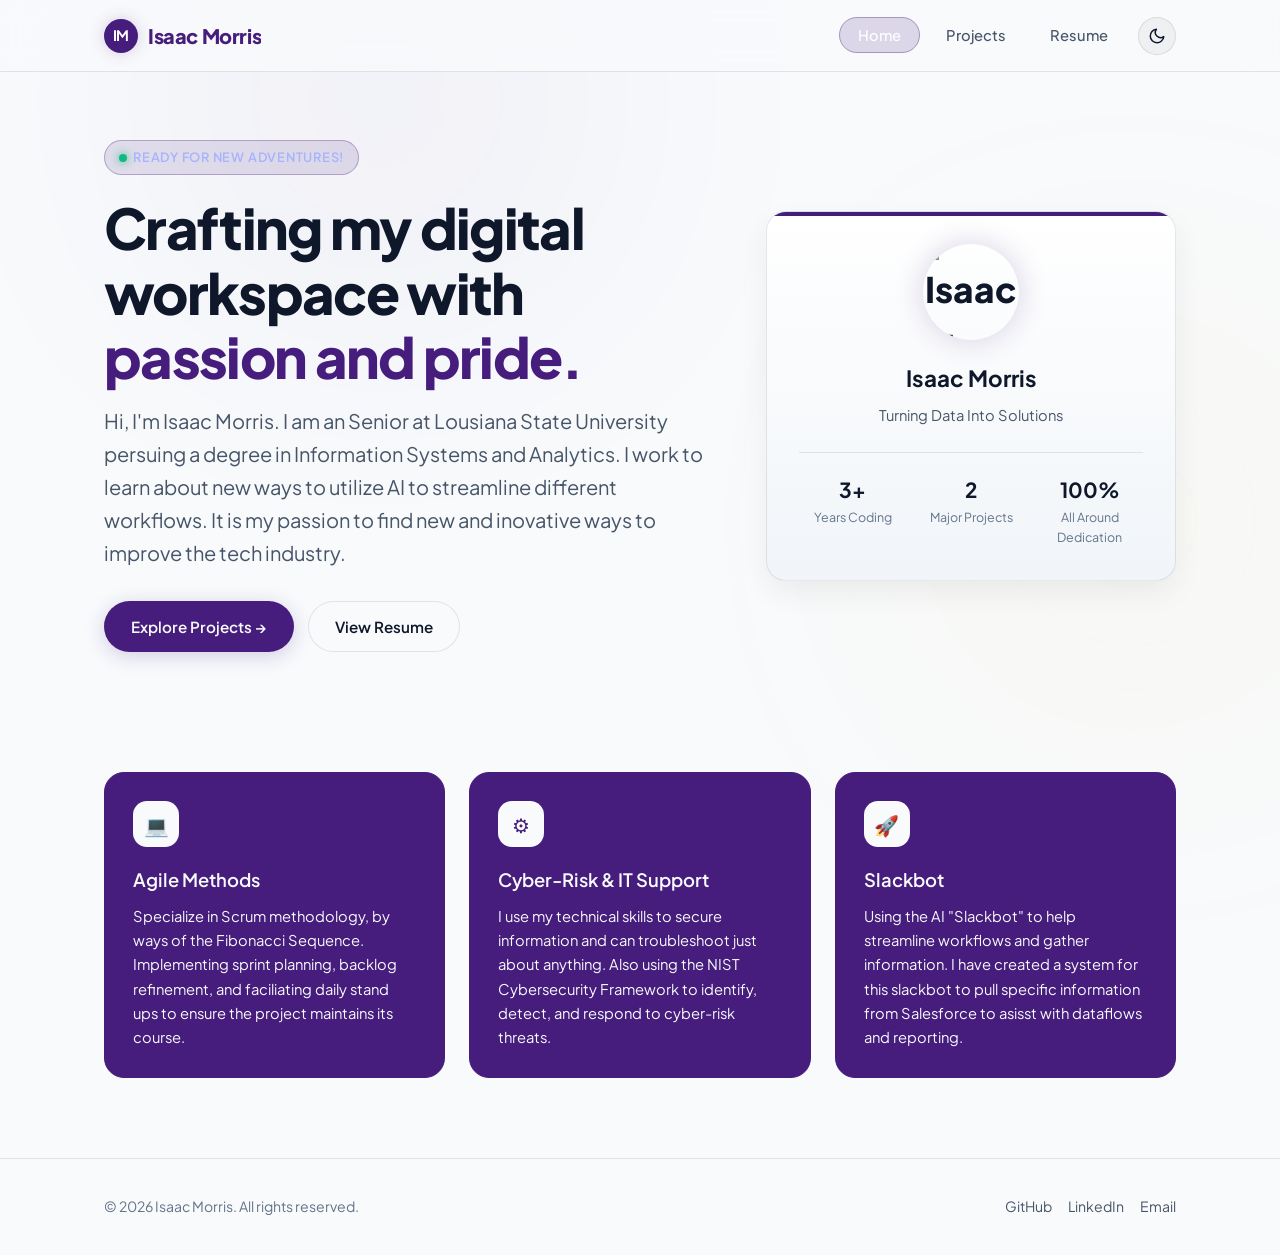
==== commit c6b44c66: "Fixed IMG" ====
--- a/index.html
+++ b/index.html
@@ -83,7 +83,8 @@
           <!-- Hero Profile Card Preview -->
           <div class="hero-card-preview">
             <div class="profile-card">
-              <img src="profile.jpg" alt="Isaac Morris" class="profile-avatar-large" style="object-fit: cover; padding: 0; background: none;">
+              <img src="profile.jpg" alt="Isaac Morris" class="profile-avatar-large"
+                style="object-fit: cover; padding: 0; background: none;">
               <h2 class="profile-name">Isaac Morris</h2>
               <p class="profile-role">Turning Data Into Solutions</p>
               <div class="stats-grid">
--- a/styles.css
+++ b/styles.css
@@ -15,10 +15,10 @@
   --border-subtle: rgba(255, 255, 255, 0.08);
   --border-focus: rgba(70, 29, 124, 0.5);
 
-  --accent-primary: #461D7C;
-  --accent-secondary: #8b5cf6;
-  --accent-glow: rgba(70, 29, 124, 0.25);
-  --accent-gradient: linear-gradient(135deg, #461D7C 0%, #FDD023 50%, #FDD023 100%);
+  --accent-primary: #FDD023;
+  --accent-secondary: #461D7C;
+  --accent-glow: rgba(253, 208, 35, 0.25);
+  --accent-gradient: var(--accent-primary);
   --accent-gradient-subtle: linear-gradient(135deg, rgba(70, 29, 124, 0.15), rgba(253, 208, 35, 0.15));
 
   --text-primary: #f8fafc;
@@ -60,7 +60,7 @@
   --accent-primary: #461D7C;
   --accent-secondary: #FDD023;
   --accent-glow: rgba(70, 29, 124, 0.2);
-  --accent-gradient: linear-gradient(135deg, #461D7C 0%, #FDD023 50%, #FDD023 100%);
+  --accent-gradient: var(--accent-primary);
   --accent-gradient-subtle: linear-gradient(135deg, rgba(70, 29, 124, 0.08), rgba(253, 208, 35, 0.08));
 
   --text-primary: #0f172a;
@@ -121,19 +121,23 @@
 body::before {
   top: -150px;
   left: 10%;
-  background: radial-gradient(circle, #461D7C, transparent 70%);
+  background: radial-gradient(circle, var(--accent-primary), transparent 70%);
 }
 
 body::after {
   top: 30%;
   right: -100px;
-  background: radial-gradient(circle, #FDD023, transparent 70%);
+  background: radial-gradient(circle, var(--accent-secondary), transparent 70%);
 }
 
 a {
   color: inherit;
   text-decoration: none;
   transition: color var(--transition-fast);
+}
+
+a:hover {
+  color: var(--accent-secondary);
 }
 
 img {
@@ -226,12 +230,15 @@
 [data-theme="dark"] .icon-sun {
   display: block;
 }
+
 [data-theme="dark"] .icon-moon {
   display: none;
 }
+
 [data-theme="light"] .icon-sun {
   display: none;
 }
+
 [data-theme="light"] .icon-moon {
   display: block;
 }
@@ -248,6 +255,7 @@
 .brand-logo span {
   background: var(--accent-gradient);
   -webkit-background-clip: text;
+  background-clip: text;
   -webkit-text-fill-color: transparent;
 }
 
@@ -282,7 +290,7 @@
 }
 
 .nav-link:hover {
-  color: var(--text-primary);
+  color: var(--accent-secondary);
   background: var(--bg-glass);
 }
 
@@ -330,6 +338,7 @@
 .gradient-text {
   background: var(--accent-gradient);
   -webkit-background-clip: text;
+  background-clip: text;
   -webkit-text-fill-color: transparent;
 }
 
@@ -363,13 +372,15 @@
 
 .btn-primary {
   background: var(--accent-gradient);
-  color: #ffffff;
+  color: var(--bg-primary);
   box-shadow: 0 4px 20px var(--accent-glow);
 }
 
 .btn-primary:hover {
   transform: translateY(-2px);
-  box-shadow: 0 6px 25px rgba(70, 29, 124, 0.4);
+  background: var(--accent-secondary);
+  color: var(--bg-primary);
+  box-shadow: 0 6px 25px rgba(253, 208, 35, 0.4);
 }
 
 .btn-secondary {
@@ -495,6 +506,31 @@
   display: grid;
   grid-template-columns: repeat(auto-fit, minmax(280px, 1fr));
   gap: 24px;
+}
+
+.features-grid .card {
+  background: var(--accent-primary);
+  border-color: var(--accent-primary);
+  color: var(--bg-primary);
+}
+
+.features-grid .card:hover {
+  background: var(--accent-secondary);
+  border-color: var(--accent-secondary);
+}
+
+.features-grid .card .feature-title,
+.features-grid .card .feature-desc {
+  color: var(--bg-primary);
+}
+
+.features-grid .card .feature-icon {
+  background: var(--bg-primary);
+  color: var(--accent-primary);
+}
+
+.features-grid .card:hover .feature-icon {
+  color: var(--accent-secondary);
 }
 
 .feature-icon {
@@ -917,6 +953,10 @@
   transition: color var(--transition-fast);
 }
 
+a:hover {
+  color: var(--accent-secondary);
+}
+
 .project-title a:hover {
   color: #a5b4fc;
 }
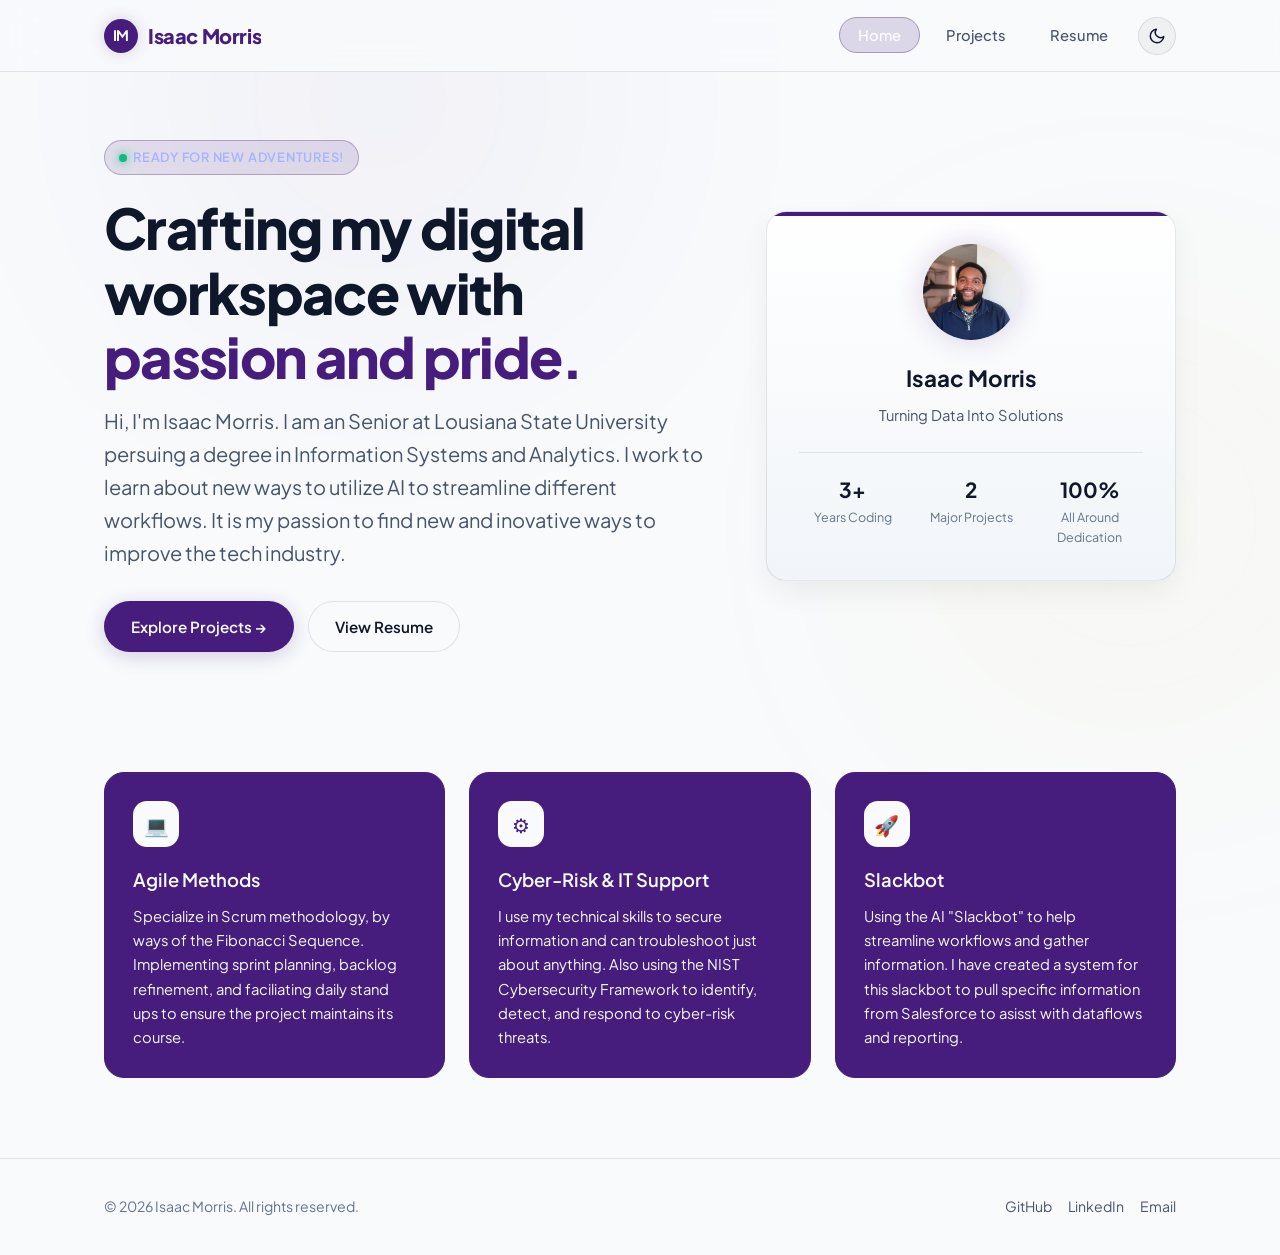
==== commit e64422bb: "Fix profile image" ====
--- a/index.html
+++ b/index.html
@@ -83,7 +83,7 @@
           <!-- Hero Profile Card Preview -->
           <div class="hero-card-preview">
             <div class="profile-card">
-              <img src="profile.jpg" alt="Isaac Morris" class="profile-avatar-large"
+              <img src="profile.JPG" alt="Isaac Morris" class="profile-avatar-large"
                 style="object-fit: cover; padding: 0; background: none;">
               <h2 class="profile-name">Isaac Morris</h2>
               <p class="profile-role">Turning Data Into Solutions</p>
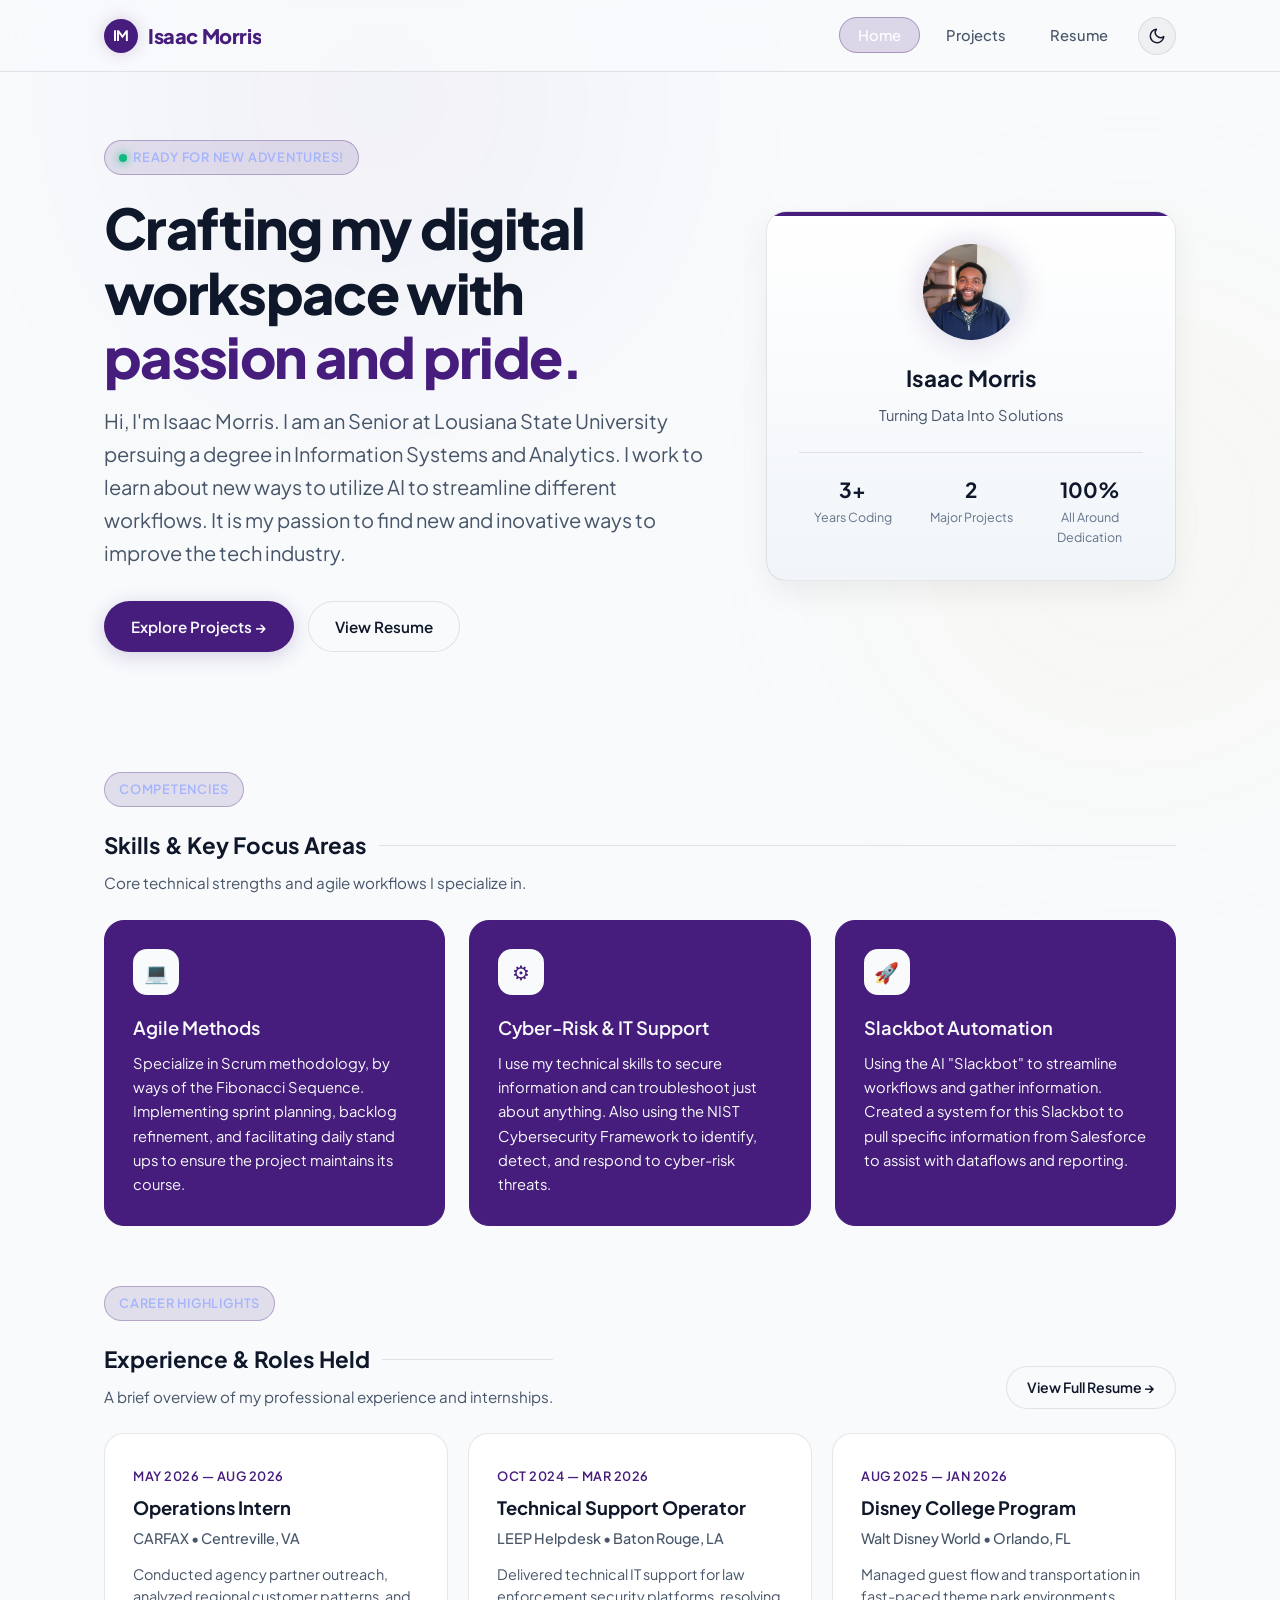
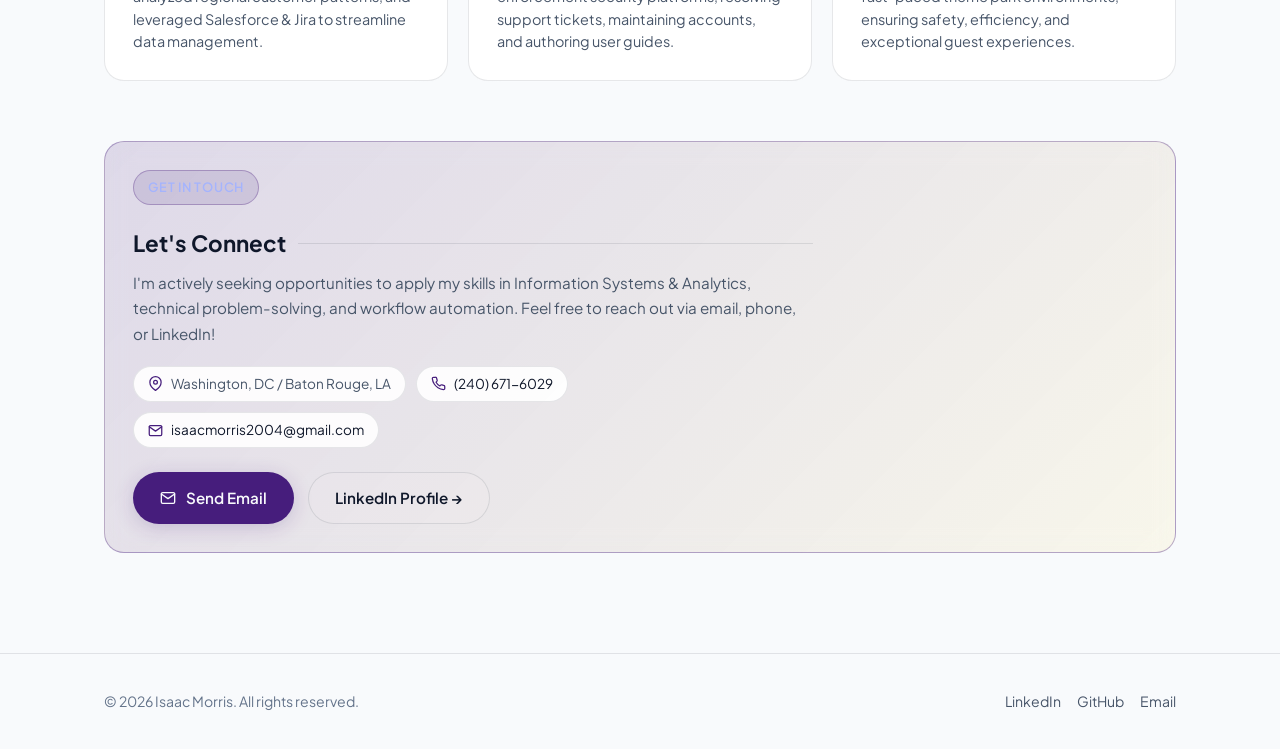
==== commit 29062a25: "Final Draft" ====
--- a/index.html
+++ b/index.html
@@ -108,20 +108,24 @@
 
       <!-- Key Focus Areas / Highlights -->
       <section class="features-section" id="focus-areas">
+        <div style="margin-bottom: 24px;">
+          <div class="badge">Competencies</div>
+          <h2 class="section-heading" style="margin-bottom: 6px;">Skills &amp; Key Focus Areas</h2>
+          <p style="color: var(--text-secondary); font-size: 0.95rem;">Core technical strengths and agile workflows I specialize in.</p>
+        </div>
         <div class="features-grid">
           <article class="card">
             <div class="feature-icon">&#128187;</div>
             <h3 class="feature-title">Agile Methods</h3>
             <p class="feature-desc">
               Specialize in Scrum methodology, by ways of the Fibonacci Sequence. Implementing sprint planning, backlog
-              refinement,
-              and faciliating daily stand ups to ensure the project maintains its course.
+              refinement, and facilitating daily stand ups to ensure the project maintains its course.
             </p>
           </article>
 
           <article class="card">
             <div class="feature-icon">&#9881;</div>
-            <h3 class="feature-title">Cyber-Risk & IT Support</h3>
+            <h3 class="feature-title">Cyber-Risk &amp; IT Support</h3>
             <p class="feature-desc">
               I use my technical skills to secure information and can troubleshoot just about anything.
               Also using the NIST Cybersecurity Framework to identify, detect, and respond to cyber-risk threats.
@@ -130,13 +134,112 @@
 
           <article class="card">
             <div class="feature-icon">&#128640;</div>
-            <h3 class="feature-title">Slackbot</h3>
+            <h3 class="feature-title">Slackbot Automation</h3>
             <p class="feature-desc">
-              Using the AI "Slackbot" to help streamline workflows and gather information. I have created a system for
-              this slackbot to pull specific information
-              from Salesforce to asisst with dataflows and reporting.
-            </p>
-          </article>
+              Using the AI "Slackbot" to streamline workflows and gather information. Created a system for
+              this Slackbot to pull specific information from Salesforce to assist with dataflows and reporting.
+            </p>
+          </article>
+        </div>
+      </section>
+
+      <!-- Experience Snapshot (Jobs Held) -->
+      <section class="resume-section" id="experience" style="margin-top: 60px;">
+        <div style="display: flex; justify-content: space-between; align-items: flex-end; flex-wrap: wrap; gap: 16px; margin-bottom: 24px;">
+          <div>
+            <div class="badge">Career Highlights</div>
+            <h2 class="section-heading" style="margin-bottom: 6px;">Experience &amp; Roles Held</h2>
+            <p style="color: var(--text-secondary); font-size: 0.95rem;">A brief overview of my professional experience and internships.</p>
+          </div>
+          <a href="resume.html#experience" class="btn btn-secondary btn-sm" id="btn-view-all-experience">
+            View Full Resume &rarr;
+          </a>
+        </div>
+
+        <div class="skills-grid">
+          <article class="card" style="display: flex; flex-direction: column; justify-content: space-between;">
+            <div>
+              <span style="display: inline-block; font-size: 0.8rem; font-weight: 600; color: var(--accent-primary); margin-bottom: 6px; text-transform: uppercase; letter-spacing: 0.04em;">May 2026 &mdash; Aug 2026</span>
+              <h3 style="font-size: 1.15rem; font-weight: 700; margin-bottom: 4px;">Operations Intern</h3>
+              <div style="font-size: 0.9rem; color: var(--text-secondary); margin-bottom: 12px; font-weight: 500;">CARFAX &bull; Centreville, VA</div>
+              <p style="font-size: 0.9rem; color: var(--text-secondary); line-height: 1.55;">
+                Conducted agency partner outreach, analyzed regional customer patterns, and leveraged Salesforce &amp; Jira to streamline data management.
+              </p>
+            </div>
+          </article>
+
+          <article class="card" style="display: flex; flex-direction: column; justify-content: space-between;">
+            <div>
+              <span style="display: inline-block; font-size: 0.8rem; font-weight: 600; color: var(--accent-primary); margin-bottom: 6px; text-transform: uppercase; letter-spacing: 0.04em;">Oct 2024 &mdash; Mar 2026</span>
+              <h3 style="font-size: 1.15rem; font-weight: 700; margin-bottom: 4px;">Technical Support Operator</h3>
+              <div style="font-size: 0.9rem; color: var(--text-secondary); margin-bottom: 12px; font-weight: 500;">LEEP Helpdesk &bull; Baton Rouge, LA</div>
+              <p style="font-size: 0.9rem; color: var(--text-secondary); line-height: 1.55;">
+                Delivered technical IT support for law enforcement security platforms, resolving support tickets, maintaining accounts, and authoring user guides.
+              </p>
+            </div>
+          </article>
+
+          <article class="card" style="display: flex; flex-direction: column; justify-content: space-between;">
+            <div>
+              <span style="display: inline-block; font-size: 0.8rem; font-weight: 600; color: var(--accent-primary); margin-bottom: 6px; text-transform: uppercase; letter-spacing: 0.04em;">Aug 2025 &mdash; Jan 2026</span>
+              <h3 style="font-size: 1.15rem; font-weight: 700; margin-bottom: 4px;">Disney College Program</h3>
+              <div style="font-size: 0.9rem; color: var(--text-secondary); margin-bottom: 12px; font-weight: 500;">Walt Disney World &bull; Orlando, FL</div>
+              <p style="font-size: 0.9rem; color: var(--text-secondary); line-height: 1.55;">
+                Managed guest flow and transportation in fast-paced theme park environments, ensuring safety, efficiency, and exceptional guest experiences.
+              </p>
+            </div>
+          </article>
+        </div>
+      </section>
+
+      <!-- Contact Section -->
+      <section class="resume-section" id="contact" style="margin-top: 60px; margin-bottom: 20px;">
+        <div class="card" style="background: linear-gradient(135deg, rgba(70, 29, 124, 0.15) 0%, rgba(253, 208, 35, 0.08) 100%); border-color: rgba(70, 29, 124, 0.35);">
+          <div style="max-width: 680px;">
+            <div class="badge">Get in Touch</div>
+            <h2 class="section-heading" style="margin-bottom: 8px;">Let's Connect</h2>
+            <p style="color: var(--text-secondary); font-size: 0.95rem; margin-bottom: 20px;">
+              I'm actively seeking opportunities to apply my skills in Information Systems &amp; Analytics, technical problem-solving, and workflow automation. Feel free to reach out via email, phone, or LinkedIn!
+            </p>
+
+            <div class="contact-pill-list" style="margin-bottom: 24px;">
+              <div class="contact-pill">
+                <svg width="15" height="15" viewBox="0 0 24 24" fill="none" stroke="currentColor" stroke-width="2" stroke-linecap="round" stroke-linejoin="round">
+                  <path d="M21 10c0 7-9 13-9 13s-9-6-9-13a9 9 0 0 1 18 0z"></path>
+                  <circle cx="12" cy="10" r="3"></circle>
+                </svg>
+                <span>Washington, DC / Baton Rouge, LA</span>
+              </div>
+
+              <div class="contact-pill">
+                <svg width="15" height="15" viewBox="0 0 24 24" fill="none" stroke="currentColor" stroke-width="2" stroke-linecap="round" stroke-linejoin="round">
+                  <path d="M22 16.92v3a2 2 0 0 1-2.18 2 19.79 19.79 0 0 1-8.63-3.07 19.5 19.5 0 0 1-6-6 19.79 19.79 0 0 1-3.07-8.67A2 2 0 0 1 4.11 2h3a2 2 0 0 1 2 1.72 12.84 12.84 0 0 0 .7 2.81 2 2 0 0 1-.45 2.11L8.09 9.91a16 16 0 0 0 6 6l1.27-1.27a2 2 0 0 1 2.11-.45 12.84 12.84 0 0 0 2.81.7A2 2 0 0 1 22 16.92z"></path>
+                </svg>
+                <a href="tel:2406716029">(240) 671-6029</a>
+              </div>
+
+              <div class="contact-pill">
+                <svg width="15" height="15" viewBox="0 0 24 24" fill="none" stroke="currentColor" stroke-width="2" stroke-linecap="round" stroke-linejoin="round">
+                  <path d="M4 4h16c1.1 0 2 .9 2 2v12c0 1.1-.9 2-2 2H4c-1.1 0-2-.9-2-2V6c0-1.1.9-2 2-2z"></path>
+                  <polyline points="22,6 12,13 2,6"></polyline>
+                </svg>
+                <a href="mailto:isaacmorris2004@gmail.com">isaacmorris2004@gmail.com</a>
+              </div>
+            </div>
+
+            <div class="btn-group">
+              <a href="mailto:isaacmorris2004@gmail.com" class="btn btn-primary" id="btn-email-me">
+                <svg width="16" height="16" viewBox="0 0 24 24" fill="none" stroke="currentColor" stroke-width="2" stroke-linecap="round" stroke-linejoin="round">
+                  <path d="M4 4h16c1.1 0 2 .9 2 2v12c0 1.1-.9 2-2 2H4c-1.1 0-2-.9-2-2V6c0-1.1.9-2 2-2z"></path>
+                  <polyline points="22,6 12,13 2,6"></polyline>
+                </svg>
+                Send Email
+              </a>
+              <a href="https://www.linkedin.com/in/isaac-morris-839309318" target="_blank" rel="noopener noreferrer" class="btn btn-secondary" id="btn-contact-linkedin">
+                LinkedIn Profile &rarr;
+              </a>
+            </div>
+          </div>
         </div>
       </section>
 
@@ -148,9 +251,10 @@
     <div class="container footer-content">
       <p class="footer-text">&copy; 2026 Isaac Morris. All rights reserved.</p>
       <div class="footer-socials">
-        <a href="https://github.com" target="_blank" rel="noopener noreferrer" class="social-link">GitHub</a>
-        <a href="https://linkedin.com" target="_blank" rel="noopener noreferrer" class="social-link">LinkedIn</a>
-        <a href="mailto:contact@example.com" class="social-link">Email</a>
+        <a href="https://www.linkedin.com/in/isaac-morris-839309318" target="_blank" rel="noopener noreferrer"
+          class="social-link">LinkedIn</a>
+        <a href="https://github.com/IM1904" target="_blank" rel="noopener noreferrer" class="social-link">GitHub</a>
+        <a href="mailto:isaacmorris2004@gmail.com" class="social-link">Email</a>
       </div>
     </div>
   </footer>
